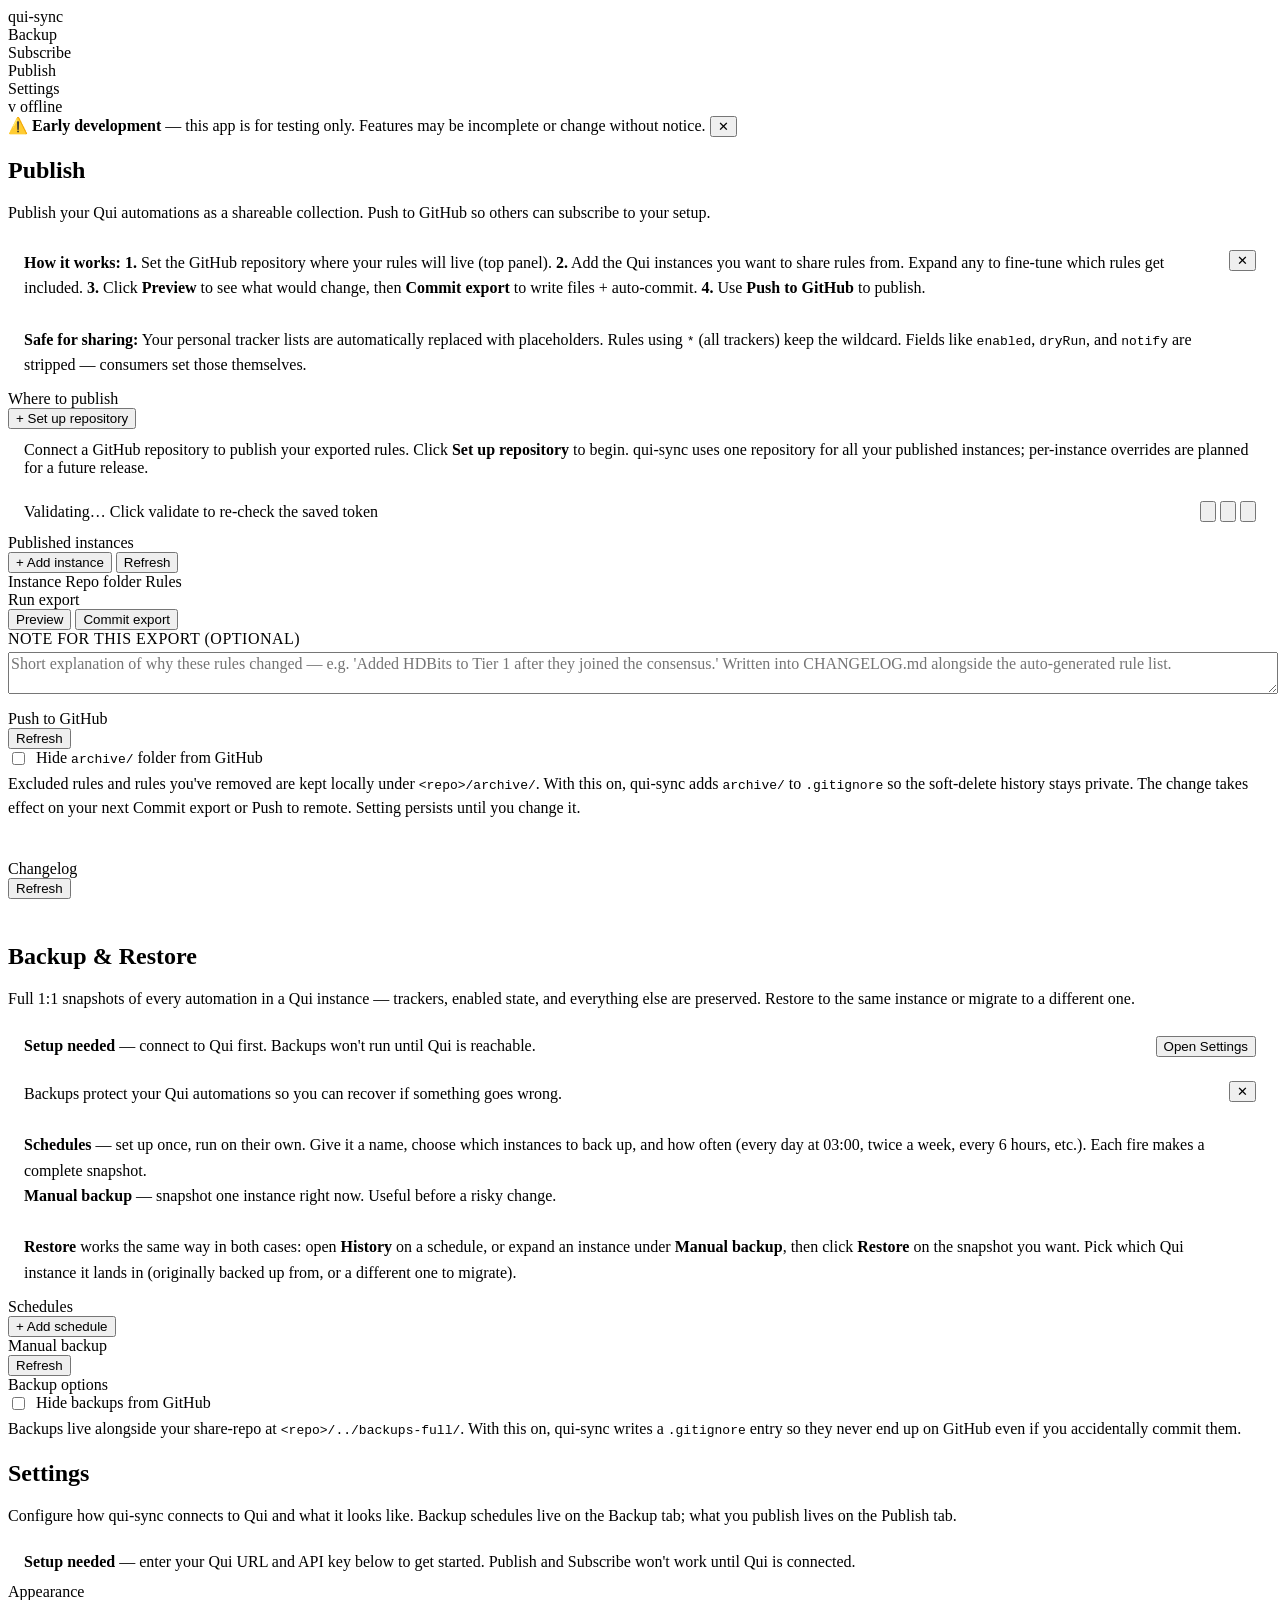
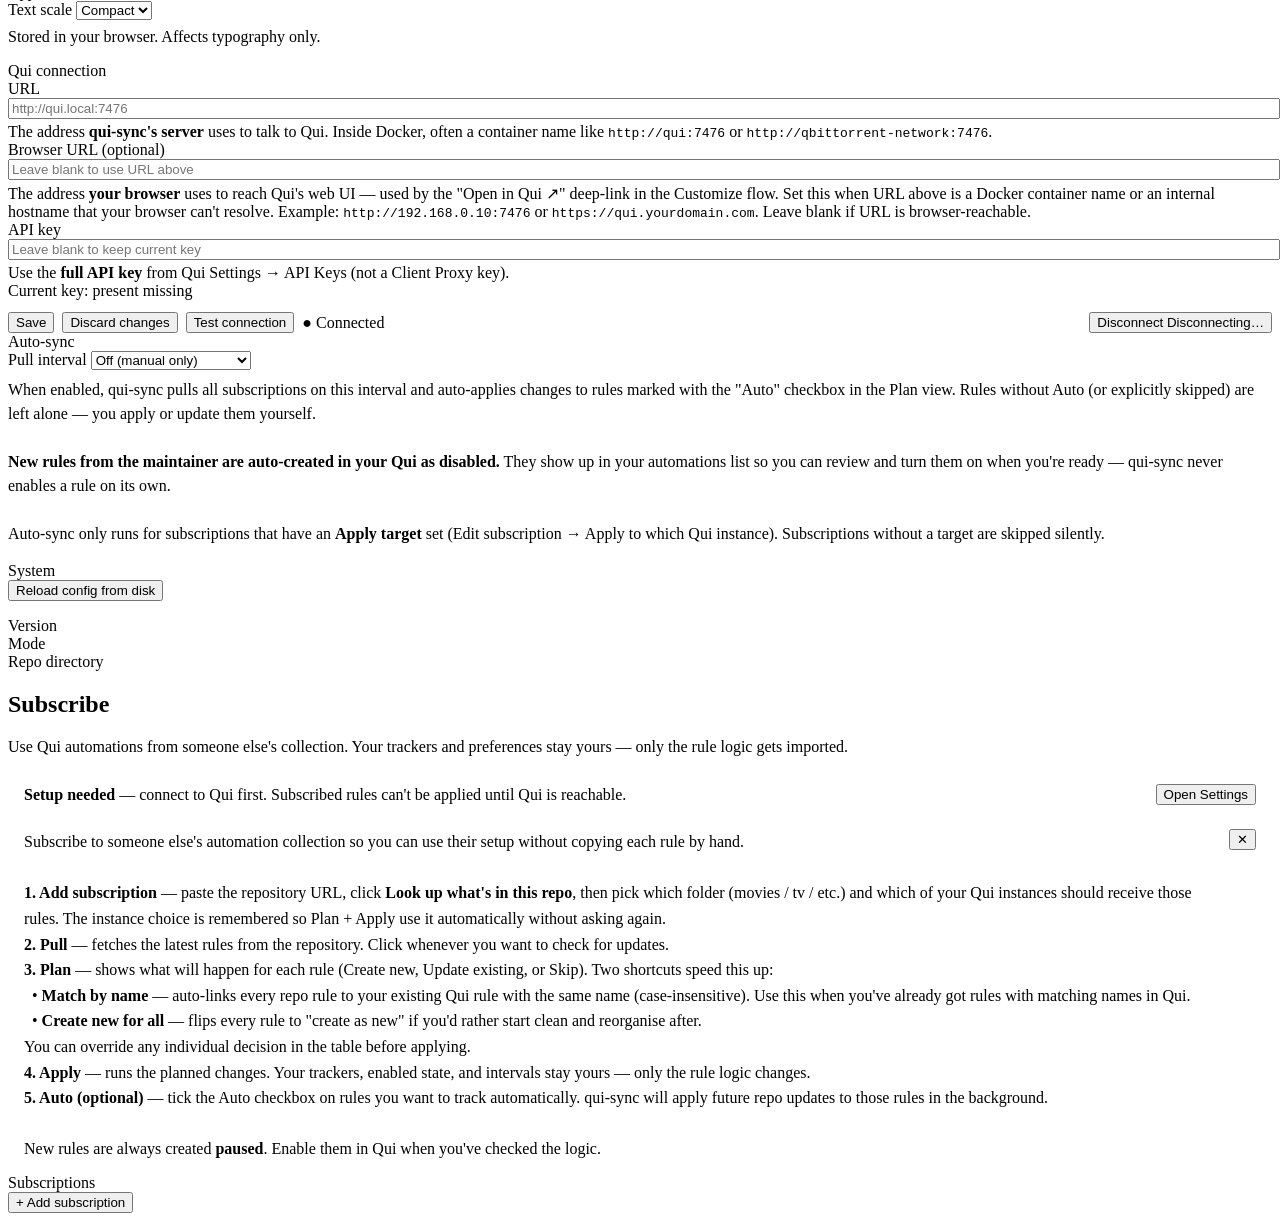
==== ui/static/index.html @ 16276dce "qui-sync v0.5.0-dev: customize subscribed rules Keep your personal edits to subscribed rules across " ====
<!doctype html>
<html lang="en">
<head>
  <meta charset="utf-8">
  <meta name="viewport" content="width=device-width, initial-scale=1">
  <title>qui-sync</title>
  <link rel="stylesheet" href="/css/styles.css">
  <!-- Load order matters: api.js wraps fetch with CSRF + 401 redirect, must
       be earliest. app.js defines quiSyncApp() which Alpine evaluates via
       x-data="quiSyncApp()" on body — must load before alpine. -->
  <!-- cronstrue turns "0 3 * * *" into "At 03:00, every day" client-side so
       the Backup settings can show live translations without a server
       roundtrip on every keystroke. Vendored in Dockerfile (no runtime CDN). -->
  <script src="/js/api.js"></script>
  <script defer src="/js/cronstrue.min.js"></script>
  <script defer src="/js/app.js"></script>
  <script defer src="/js/alpine.min.js"></script>
</head>
<body x-data="quiSyncApp()" :data-scale="scale">

<nav class="topnav">
  <div class="logo">qui-sync</div>
  <div class="tabs">
    <div class="tab" :class="tab==='backup'    && 'active'" @click="setTab('backup')">Backup</div>
    <div class="tab" :class="tab==='subscribe' && 'active'" @click="setTab('subscribe')">Subscribe</div>
    <div class="tab" :class="tab==='publish'   && 'active'" @click="setTab('publish')">Publish</div>
    <div class="tab" :class="tab==='settings'  && 'active'" @click="setTab('settings')">Settings</div>
  </div>
  <div class="right">
    <span x-show="health.status==='ok'"><span class="dot dot-ok"></span>v<span x-text="health.version"></span></span>
    <span x-show="health.status==='err'"><span class="dot dot-err"></span>offline</span>
    <!-- Username + Logout when authenticated; "Local" badge when reaching
         via Trusted-Networks bypass; nothing in auth=none mode. -->
    <template x-if="authStatus.authenticated">
      <div style="display:flex;align-items:center;gap:8px;margin-left:12px">
        <span x-text="authStatus.username" :title="'Logged in as ' + authStatus.username"
              style="max-width:120px;overflow:hidden;text-overflow:ellipsis;white-space:nowrap;font-size:var(--font-sm);color:var(--text-secondary)"></span>
        <form method="POST" action="/logout" style="margin:0">
          <input type="hidden" name="csrf_token" :value="csrfToken()">
          <button type="submit" class="btn btn-sm" title="Log out">Logout</button>
        </form>
      </div>
    </template>
    <template x-if="!authStatus.authenticated && authStatus.configured">
      <span style="background:#1a2f45;color:#58a6ff;padding:3px 8px;border-radius:10px;font-size:var(--font-xs);font-weight:500;letter-spacing:0.3px;border:1px solid #1f3b5a;margin-left:12px"
            title="Local network — authentication bypassed for this network">Local</span>
    </template>
  </div>
</nav>

<div class="dev-banner" x-show="!hideDevBanner">
  <span>⚠️ <b>Early development</b> — this app is for testing only. Features may be incomplete or change without notice.</span>
  <button class="dev-banner-close" @click="hideDevBanner = true; localStorage.setItem('qui.hideDevBanner', 'true')">✕</button>
</div>

<main class="container">

  <!-- PUBLISH TAB -->
  <section x-show="tab==='publish'">
    <h1 class="page-title">Publish</h1>
    <p class="page-subtitle">Publish your Qui automations as a shareable collection. Push to GitHub so others can subscribe to your setup.</p>

    <div class="panel help-panel" x-show="!hideExportHelp">
      <div class="panel-body" style="padding:12px 16px; display:flex; align-items:start; gap:12px">
        <div style="flex:1; font-size:var(--font-sm); color:var(--text-secondary); line-height:1.6">
          <b>How it works:</b>
          <b>1.</b> Set the GitHub repository where your rules will live (top panel).
          <b>2.</b> Add the Qui instances you want to share rules from. Expand any to fine-tune which rules get included.
          <b>3.</b> Click <b>Preview</b> to see what would change, then <b>Commit export</b> to write files + auto-commit.
          <b>4.</b> Use <b>Push to GitHub</b> to publish.
          <br><br>
          <b>Safe for sharing:</b> Your personal tracker lists are automatically replaced with placeholders. Rules using <code>*</code> (all trackers) keep the wildcard. Fields like <code>enabled</code>, <code>dryRun</code>, and <code>notify</code> are stripped — consumers set those themselves.
        </div>
        <button class="btn btn-sm" @click="dismissExportHelp()" title="Hide this help">✕</button>
      </div>
    </div>

    <!-- Where to publish — compact card. Empty state shows a single
         "Set up" button; configured state shows a one-line summary
         with action icons. Editing happens in a modal so the panel
         doesn't dominate the tab when the user has finished setting
         it up and just wants to look at instances + push status. -->
    <div class="panel">
      <div class="panel-header">
        <div class="panel-title">Where to publish</div>
        <button class="btn btn-primary" @click="openRepoModal()"
                x-show="gitRemoteStatus !== 'ok'">+ Set up repository</button>
      </div>
      <div class="panel-body" x-show="gitRemoteStatus !== 'ok'" style="padding:12px 16px">
        <p class="dim" style="font-size:var(--font-sm); margin:0">
          Connect a GitHub repository to publish your exported rules. Click <b>Set up repository</b> to begin.
          qui-sync uses one repository for all your published instances; per-instance overrides are planned for a future release.
        </p>
      </div>
      <div class="panel-body" x-show="gitRemoteStatus === 'ok'" style="padding:0">
        <div style="display:flex; align-items:center; gap:14px; padding:12px 16px">
          <div style="flex:1; min-width:0">
            <div style="font-weight:500" x-text="repoDisplayName()"></div>
            <div class="dim" style="font-size:var(--font-xs); font-family:var(--font-mono); overflow:hidden; text-overflow:ellipsis; white-space:nowrap"
                 :title="gitRemoteDraft"
                 x-text="gitRemoteDraft"></div>
            <div style="font-size:var(--font-xs); margin-top:2px"
                 :style="pushTokenValidated
                   ? 'color:var(--accent-green)'
                   : (pushTokenValidateError ? 'color:var(--text-err)' : 'color:var(--text-secondary)')">
              <span x-show="pushTokenValidating">Validating…</span>
              <span x-show="!pushTokenValidating && pushTokenValidated"
                    x-text="'● Token valid (' + pushTokenValidated + ')'"></span>
              <span x-show="!pushTokenValidating && pushTokenValidateError"
                    x-text="'● ' + pushTokenValidateError"></span>
              <span x-show="!pushTokenValidating && !pushTokenValidated && !pushTokenValidateError"
                    class="dim">Click validate to re-check the saved token</span>
            </div>
          </div>
          <span style="display:flex; gap:4px">
            <button class="icon-btn" @click="validateStoredPushToken()"
                    :disabled="pushTokenValidating"
                    title="Validate the saved token against GitHub">
              <svg viewBox="0 0 16 16" aria-hidden="true">
                <path fill="none" stroke="currentColor" stroke-width="1.4" stroke-linecap="round" stroke-linejoin="round" d="M3 8l3 3 7-7"/>
              </svg>
            </button>
            <button class="icon-btn" @click="openRepoModal()" title="Edit repository">
              <svg viewBox="0 0 16 16" aria-hidden="true">
                <path fill="none" stroke="currentColor" stroke-width="1.4" stroke-linecap="round" stroke-linejoin="round" d="M11.5 1.5l3 3-9 9H2.5v-3l9-9z M10 3l3 3"/>
              </svg>
            </button>
            <button class="icon-btn icon-btn-danger" @click="deleteRepoConfig()"
                    title="Disconnect this repository (local exports are kept)">
              <svg viewBox="0 0 16 16" aria-hidden="true">
                <path fill="none" stroke="currentColor" stroke-width="1.4" stroke-linecap="round" stroke-linejoin="round" d="M3 4h10 M5.5 4V2.5h5V4 M4.5 4l1 9.5h5l1-9.5 M6.5 6.5v5 M9.5 6.5v5"/>
              </svg>
            </button>
          </span>
        </div>
      </div>
    </div>

    <!-- Set-up / Edit repository modal. Reuses the existing
         saveGitConfig + validateStoredPushToken handlers — just wraps
         them in a focused two-field surface. -->
    <div class="modal-backdrop" x-show="repoModal.open" @keydown.escape.window="repoModal.open = false"
         x-transition.opacity style="display:none">
      <div class="modal" @click.stop style="width:560px">
        <div class="modal-title" x-text="repoModal.editing ? 'Edit repository' : 'Set up repository'"></div>
        <div class="modal-body">
          <div class="form-grid">
            <label>Display name</label>
            <input class="input" x-model="repoDisplayNameDraft"
                   placeholder="Friendly label (optional — derived from URL otherwise)"
                   autocomplete="off" spellcheck="false">

            <label>Repository URL</label>
            <input class="input" x-model="gitRemoteDraft"
                   placeholder="https://github.com/you/qui-automations.git"
                   autocomplete="off" spellcheck="false">

            <label>Access token</label>
            <input class="input" type="password" x-model="pushTokenDraft"
                   :placeholder="repoModal.editing ? 'Leave blank to keep the saved token' : 'GitHub fine-grained personal access token'"
                   autocomplete="new-password" data-1p-ignore data-lpignore="true">
          </div>
          <p class="dim" style="font-size:var(--font-xs); margin-top:10px; line-height:1.5">
            Create a <b>fine-grained PAT</b> on GitHub with <b>Contents: Read+Write</b> permission scoped to this repository.
            qui-sync stores the token at <code>/config/git-push-token</code> with mode 0600.
          </p>
        </div>
        <div class="modal-actions">
          <button class="btn" @click="repoModal.open = false">Cancel</button>
          <button class="btn btn-primary" @click="saveRepoFromModal()"
                  :disabled="!gitRemoteDraft">Save</button>
        </div>
      </div>
    </div>

    <div class="panel">
      <div class="panel-header">
        <div class="panel-title">Published instances</div>
        <button class="btn btn-primary" @click="openAddInstanceModal()">+ Add instance</button>
        <button class="btn" @click="loadInstances()" :disabled="loading.instances">Refresh</button>
      </div>
      <div class="panel-body" style="padding:0">
        <template x-if="instances.length === 0 && !loading.instances">
          <div class="empty">No instances added yet — click <b>+ Add instance</b> above.</div>
        </template>
        <template x-if="loading.instances">
          <div class="empty dim">Loading…</div>
        </template>

        <div class="instance-header-row instance-grid" x-show="instances.length > 0">
          <span></span>
          <span>Instance</span>
          <span>Repo folder</span>
          <span>Rules</span>
          <span></span>
        </div>

        <template x-for="i in instances" :key="i.qui_instance_id + '-' + i.category">
          <div class="instance-row" :class="i.excluded && 'instance-dimmed'">
            <div class="instance-head instance-grid" @click="toggleInstance(i.qui_instance_id)">
              <span class="chev" :class="expanded[i.qui_instance_id] && 'chev-open'">▸</span>
              <span class="instance-id">
                <b x-text="i.qui_name"></b>
                <span class="dim" style="margin-left:6px; font-weight:normal; font-size:var(--font-xs)"
                      x-text="'#' + i.qui_instance_id"></span>
              </span>
              <span @click.stop>
                <template x-if="editingCategory !== i.qui_instance_id">
                  <span class="badge badge-blue category-badge"
                        @click="startEditCategory(i)"
                        title="Click to rename — becomes the folder under rules/ in the share-repo">
                    → <span x-text="i.category"></span>  <span class="dim">✎</span>
                  </span>
                </template>
                <template x-if="editingCategory === i.qui_instance_id">
                  <span class="category-editor">
                    → <input class="input" style="width:140px; padding:2px 6px; font-size:var(--font-xs)"
                             x-model="categoryDraft"
                             x-ref="categoryInput"
                             @keydown.enter.prevent="saveCategory(i)"
                             @keydown.escape.prevent="cancelCategoryEdit()"
                             @blur="saveCategory(i)"
                             pattern="^[a-z0-9][a-z0-9_-]{0,62}$">
                  </span>
                </template>
              </span>
              <span class="instance-meta">
                <template x-if="!i.excluded">
                  <span>
                    <span x-text="i.rule_count"></span> rules
                    <template x-if="i.excluded_count > 0">
                      <span class="badge badge-amber" style="margin-left:6px">
                        <span x-text="i.excluded_count"></span> excluded
                      </span>
                    </template>
                  </span>
                </template>
                <template x-if="i.excluded">
                  <span class="badge badge-amber">instance excluded</span>
                </template>
              </span>
              <span class="instance-status">
                <span x-show="i.ping==='ok'"><span class="dot dot-ok"></span>connected</span>
                <span x-show="i.ping==='fail'" class="diff-remove">
                  <span class="dot dot-err"></span>
                  <span x-text="i.ping_error || 'failed'"></span>
                </span>
                <button class="btn btn-sm" style="margin-left:12px"
                        @click.stop="toggleInstanceExclude(i)"
                        x-text="i.excluded ? 'Include instance' : 'Exclude instance'"></button>
                <button class="btn btn-sm btn-danger" style="margin-left:6px"
                        @click.stop="removeInstance(i)"
                        title="Remove this instance from the published list. On-disk files and exclusion state are kept — re-adding resumes where you left off.">Remove</button>
              </span>
            </div>

            <div class="instance-body" x-show="expanded[i.qui_instance_id]" x-transition>
              <template x-if="loadingRules[i.qui_instance_id]">
                <div class="empty dim" style="padding:20px">Loading rules…</div>
              </template>
              <template x-if="!loadingRules[i.qui_instance_id] && rulesByInstance[i.qui_instance_id]">
                <div>
                  <div class="rule-toolbar">
                    <button class="btn" @click="includeAll(i.qui_instance_id)">Include all</button>
                    <button class="btn" @click="excludeAll(i.qui_instance_id)">Exclude all</button>
                    <span class="dim" style="margin-left:auto; font-size:var(--font-xs)">
                      Toggle excludes any rule from export. Excluded rules stay in Qui but never reach the repo.
                    </span>
                  </div>
                  <table class="table rule-table">
                    <thead>
                      <tr>
                        <th style="width:40px"></th>
                        <th style="width:90px">Priority</th>
                        <th>Name</th>
                        <th>Slug</th>
                        <th style="width:90px">Status</th>
                      </tr>
                    </thead>
                    <tbody>
                      <template x-for="rule in rulesByInstance[i.qui_instance_id]" :key="rule.qui_id">
                        <tr :class="rule.excluded && 'rule-excluded'">
                          <td>
                            <input type="checkbox"
                                   :checked="!rule.excluded"
                                   @change="toggleExclude(i.qui_instance_id, rule)">
                          </td>
                          <td class="priority-cell">
                            <input type="number"
                                   class="input priority-input"
                                   :value="rule.sort_order"
                                   :title="rule.has_sort_override
                                     ? 'Override — Qui\'s value is ' + rule.qui_sort_order
                                     : 'From Qui'"
                                   @change="saveSortOrder(i.qui_instance_id, rule, $event.target.value)">
                            <button class="priority-reset"
                                    x-show="rule.has_sort_override"
                                    @click="resetSortOrder(i.qui_instance_id, rule)"
                                    title="Reset to Qui's value">↺</button>
                          </td>
                          <td>
                            <span x-text="rule.name"></span>
                            <span x-show="!rule.enabled" class="badge" style="margin-left:6px">disabled</span>
                          </td>
                          <td class="dim" style="font-family:var(--font-mono); font-size:var(--font-xs)">
                            <span x-text="rule.slug || '—'"></span>
                          </td>
                          <td>
                            <span x-show="rule.excluded" class="badge badge-amber">excluded</span>
                            <span x-show="!rule.excluded" class="dim">included</span>
                          </td>
                        </tr>
                      </template>
                    </tbody>
                  </table>
                </div>
              </template>
            </div>
          </div>
        </template>
      </div>
    </div>

    <div class="panel">
      <div class="panel-header">
        <div class="panel-title">Run export</div>
        <button class="btn" @click="preview()" :disabled="loading.export"
                title="Show what would change without writing anything. Safe to run anytime.">Preview</button>
        <button class="btn btn-primary" @click="runExport()"
                :disabled="loading.export"
                title="Write changes to disk and auto-commit to git. Your share-repo is updated and ready for subscribers to pull.">Commit export</button>
      </div>
      <div class="panel-body">
        <!-- Free-form note that goes into today's CHANGELOG.md entry.
             Optional — leave blank for a standard auto-generated entry.
             Cleared automatically on successful export. -->
        <div style="margin-bottom:12px">
          <label for="export-note" style="display:block; font-size:var(--font-xs); text-transform:uppercase; letter-spacing:0.5px; color:var(--text-secondary); margin-bottom:4px">
            Note for this export (optional)
          </label>
          <textarea id="export-note" class="input"
                    x-model="exportNote"
                    rows="2"
                    placeholder="Short explanation of why these rules changed — e.g. 'Added HDBits to Tier 1 after they joined the consensus.' Written into CHANGELOG.md alongside the auto-generated rule list."
                    style="width:100%; font-family:var(--font-body); font-size:var(--font-sm); resize:vertical"></textarea>
        </div>

        <template x-if="!diff && !loading.export">
          <div class="empty">Click <b>Preview</b> to see what would change.</div>
        </template>
        <template x-if="loading.export">
          <div class="empty dim">Running export against Qui…</div>
        </template>
        <template x-if="diff && diff.empty">
          <div class="empty">
            <span class="dot dot-ok"></span>No changes — local rules are in sync with Qui.
          </div>
        </template>
        <template x-if="diff && !diff.empty">
          <div>
            <!-- Helper hint: this whole preview is interactive.
                 Each row has a checkbox + 💬 button. -->
            <div class="dim" style="font-size:var(--font-xs); margin-bottom:8px">
              Uncheck a row to leave it for next time. Click 💬 to add a per-rule reason — lands in CHANGELOG.md and the git commit message.
            </div>

            <div x-show="diff.added.length">
              <div class="diff-section-header diff-add">
                <span>+ <span x-text="diff.added.length"></span> added</span>
                <button type="button" class="diff-section-toggle"
                        @click="toggleSectionExclude(diff.added)"
                        x-text="sectionAllExcluded(diff.added) ? 'Include all' : 'Exclude all'"></button>
              </div>
              <ul>
                <template x-for="e in (diff.added || [])" :key="ruleKey(e)">
                  <li class="diff-row" :class="{'is-excluded': isExcludedFromExport(e)}">
                    <input type="checkbox"
                           :checked="!isExcludedFromExport(e)"
                           @change="toggleExportEntry(e)"
                           title="Include this change in the next Commit export">
                    <span class="diff-row-content">
                      <span x-text="e.Category"></span>/<b x-text="e.Slug"></b> — <span x-text="e.Name"></span>
                    </span>
                    <button type="button" class="diff-comment-btn"
                            :class="{'has-comment': hasExportComment(e)}"
                            @click="toggleExportComment(e)"
                            :title="hasExportComment(e) ? 'Edit reason' : 'Add reason (optional)'">💬</button>
                    <div class="diff-comment-editor" x-show="expandedExportComment[ruleKey(e)]">
                      <textarea rows="2"
                                :value="exportCommentFor(e)"
                                @input="setExportComment(e, $event.target.value)"
                                placeholder="Why this change? (optional)"></textarea>
                    </div>
                  </li>
                </template>
              </ul>
            </div>

            <div x-show="diff.updated.length">
              <div class="diff-section-header diff-update">
                <span>~ <span x-text="diff.updated.length"></span> updated</span>
                <button type="button" class="diff-section-toggle"
                        @click="toggleSectionExclude(diff.updated)"
                        x-text="sectionAllExcluded(diff.updated) ? 'Include all' : 'Exclude all'"></button>
              </div>
              <ul>
                <template x-for="e in (diff.updated || [])" :key="ruleKey(e)">
                  <li class="diff-row" :class="{'is-excluded': isExcludedFromExport(e)}">
                    <input type="checkbox"
                           :checked="!isExcludedFromExport(e)"
                           @change="toggleExportEntry(e)"
                           title="Include this change in the next Commit export">
                    <span class="diff-row-content">
                      <span x-text="e.Category"></span>/<b x-text="e.Slug"></b> — <span x-text="e.Name"></span>
                      <span x-show="e.changed_fields && e.changed_fields.length"
                            class="dim" style="font-size:var(--font-xs); margin-left:6px"
                            x-text="'(' + (e.changed_fields || []).join(', ') + ')'"></span>
                    </span>
                    <button type="button" class="diff-comment-btn"
                            :class="{'has-comment': hasExportComment(e)}"
                            @click="toggleExportComment(e)"
                            :title="hasExportComment(e) ? 'Edit reason' : 'Add reason (optional)'">💬</button>
                    <div class="diff-comment-editor" x-show="expandedExportComment[ruleKey(e)]">
                      <textarea rows="2"
                                :value="exportCommentFor(e)"
                                @input="setExportComment(e, $event.target.value)"
                                placeholder="Why this change? (optional)"></textarea>
                    </div>
                  </li>
                </template>
              </ul>
            </div>

            <div x-show="diff.renamed.length">
              <div class="diff-section-header diff-rename">
                <span>R <span x-text="diff.renamed.length"></span> renamed</span>
                <button type="button" class="diff-section-toggle"
                        @click="toggleSectionExclude(diff.renamed)"
                        x-text="sectionAllExcluded(diff.renamed) ? 'Include all' : 'Exclude all'"></button>
              </div>
              <ul>
                <template x-for="e in (diff.renamed || [])" :key="ruleKey(e)">
                  <li class="diff-row" :class="{'is-excluded': isExcludedFromExport(e)}">
                    <input type="checkbox"
                           :checked="!isExcludedFromExport(e)"
                           @change="toggleExportEntry(e)"
                           title="Include this change in the next Commit export">
                    <span class="diff-row-content">
                      <span x-text="e.Category"></span>/<b x-text="e.Slug"></b> — "<span x-text="e.OldName"></span>" → "<span x-text="e.Name"></span>"
                    </span>
                    <button type="button" class="diff-comment-btn"
                            :class="{'has-comment': hasExportComment(e)}"
                            @click="toggleExportComment(e)"
                            :title="hasExportComment(e) ? 'Edit reason' : 'Add reason (optional)'">💬</button>
                    <div class="diff-comment-editor" x-show="expandedExportComment[ruleKey(e)]">
                      <textarea rows="2"
                                :value="exportCommentFor(e)"
                                @input="setExportComment(e, $event.target.value)"
                                placeholder="Why this rename? (optional)"></textarea>
                    </div>
                  </li>
                </template>
              </ul>
            </div>

            <div x-show="diff.removed.length">
              <div class="diff-section-header diff-remove">
                <span>⌫ <span x-text="diff.removed.length"></span> archived (moved to <code>archive/</code>)</span>
                <button type="button" class="diff-section-toggle"
                        @click="toggleSectionExclude(diff.removed)"
                        x-text="sectionAllExcluded(diff.removed) ? 'Include all' : 'Exclude all'"></button>
              </div>
              <ul>
                <template x-for="e in (diff.removed || [])" :key="ruleKey(e)">
                  <li class="diff-row" :class="{'is-excluded': isExcludedFromExport(e)}">
                    <input type="checkbox"
                           :checked="!isExcludedFromExport(e)"
                           @change="toggleExportEntry(e)"
                           title="Include this change in the next Commit export">
                    <span class="diff-row-content">
                      <span x-text="e.Category"></span>/<b x-text="e.Slug"></b> — <span x-text="e.Name"></span>
                    </span>
                    <button type="button" class="diff-comment-btn"
                            :class="{'has-comment': hasExportComment(e)}"
                            @click="toggleExportComment(e)"
                            :title="hasExportComment(e) ? 'Edit reason' : 'Add reason (optional)'">💬</button>
                    <div class="diff-comment-editor" x-show="expandedExportComment[ruleKey(e)]">
                      <textarea rows="2"
                                :value="exportCommentFor(e)"
                                @input="setExportComment(e, $event.target.value)"
                                placeholder="Why archive this? (optional)"></textarea>
                    </div>
                  </li>
                </template>
              </ul>
            </div>

            <div x-show="diff.moved && diff.moved.length">
              <div class="diff-section-header diff-move">
                <span>↦ <span x-text="diff.moved.length"></span> moved</span>
                <button type="button" class="diff-section-toggle"
                        @click="toggleSectionExclude(diff.moved)"
                        x-text="sectionAllExcluded(diff.moved) ? 'Include all' : 'Exclude all'"></button>
              </div>
              <ul>
                <template x-for="e in (diff.moved || [])" :key="ruleKey(e)">
                  <li class="diff-row" :class="{'is-excluded': isExcludedFromExport(e)}">
                    <input type="checkbox"
                           :checked="!isExcludedFromExport(e)"
                           @change="toggleExportEntry(e)"
                           title="Include this change in the next Commit export">
                    <span class="diff-row-content">
                      <b x-text="e.Slug"></b> — <span x-text="e.OldCategory"></span> → <span x-text="e.Category"></span>
                    </span>
                    <button type="button" class="diff-comment-btn"
                            :class="{'has-comment': hasExportComment(e)}"
                            @click="toggleExportComment(e)"
                            :title="hasExportComment(e) ? 'Edit reason' : 'Add reason (optional)'">💬</button>
                    <div class="diff-comment-editor" x-show="expandedExportComment[ruleKey(e)]">
                      <textarea rows="2"
                                :value="exportCommentFor(e)"
                                @input="setExportComment(e, $event.target.value)"
                                placeholder="Why this move? (optional)"></textarea>
                    </div>
                  </li>
                </template>
              </ul>
            </div>
            <div style="margin-top:12px; font-size:var(--font-xs); color:var(--text-dim)"
                 x-show="diff.dry_run">
              Preview only — nothing written yet. Click <b>Commit export</b> to apply.
            </div>
          </div>
        </template>

        <!-- Edit-note affordance: after a successful (non-dry) export
             the maintainer might realise the note had a typo. Rewrites
             today's CHANGELOG.md section and creates a follow-up git
             commit. Push is still manual. -->
        <template x-if="diff && !diff.empty && !diff.dry_run">
          <div style="margin-top:14px; padding-top:12px; border-top:1px solid var(--border)">
            <template x-if="!editingExportNote">
              <div style="display:flex; align-items:center; gap:8px; font-size:var(--font-xs)">
                <button class="btn btn-sm" @click="openEditExportNote()"
                        title="Edit the note attached to today's CHANGELOG.md entry — creates a follow-up git commit. Use this to fix a typo without re-running the whole export.">
                  Edit note
                </button>
                <span class="dim">Typo in the note? Edit it without re-running export.</span>
              </div>
            </template>
            <template x-if="editingExportNote">
              <div>
                <label for="edit-export-note" style="display:block; font-size:var(--font-xs); text-transform:uppercase; letter-spacing:0.5px; color:var(--text-secondary); margin-bottom:4px">
                  Edit note — today's CHANGELOG entry
                </label>
                <textarea id="edit-export-note" class="input"
                          x-model="editExportNoteDraft"
                          rows="3"
                          placeholder="Leave blank to remove the note paragraph entirely."
                          style="width:100%; font-family:var(--font-body); font-size:var(--font-sm); resize:vertical"></textarea>
                <div style="display:flex; gap:8px; margin-top:8px">
                  <button class="btn btn-primary btn-sm" @click="saveEditExportNote()"
                          :disabled="savingExportNote">
                    <span x-show="!savingExportNote">Save note</span>
                    <span x-show="savingExportNote">Saving…</span>
                  </button>
                  <button class="btn btn-sm" @click="cancelEditExportNote()"
                          :disabled="savingExportNote">Cancel</button>
                  <span class="dim" style="font-size:var(--font-xs); align-self:center">
                    Saves a follow-up commit — push when ready.
                  </span>
                </div>
              </div>
            </template>
          </div>
        </template>
      </div>
    </div>

    <div class="panel">
      <div class="panel-header">
        <div class="panel-title">Push to GitHub</div>
        <button class="btn" @click="loadRepoStatus()" :disabled="loadingRepoStatus">Refresh</button>
      </div>
      <div class="panel-body">
        <!-- Publish-side option that also gates Commit export (since
             that's the step where .gitignore lands in a commit). When
             on, archive/ is added to .gitignore so the soft-delete
             history stays local instead of going to GitHub. Persists
             across sessions. -->
        <div style="padding-bottom:12px; margin-bottom:12px; border-bottom:1px solid var(--border)">
          <label style="display:flex; align-items:center; gap:8px">
            <input type="checkbox" x-model="archiveGitignored" @change="saveArchiveGitignored()">
            <span>Hide <code>archive/</code> folder from GitHub</span>
          </label>
          <p class="dim" style="font-size:var(--font-xs); margin-top:4px; line-height:1.5">
            Excluded rules and rules you've removed are kept locally under <code>&lt;repo&gt;/archive/</code>.
            With this on, qui-sync adds <code>archive/</code> to <code>.gitignore</code> so the soft-delete history
            stays private. The change takes effect on your next Commit export or Push to remote.
            Setting persists until you change it.
          </p>
        </div>
        <template x-if="repoStatus">
          <div style="display:flex; align-items:center; gap:16px; flex-wrap:wrap">
            <div style="flex:1; min-width:200px">
              <div style="font-size:var(--font-sm)">
                <template x-if="repoStatus.status.ahead === 0 && repoStatus.status.behind === 0">
                  <span><span class="dot dot-ok"></span>In sync with remote</span>
                </template>
                <template x-if="repoStatus.status.ahead > 0">
                  <span><span class="dot dot-warn"></span><b x-text="repoStatus.status.ahead"></b> commit<span x-show="repoStatus.status.ahead !== 1">s</span> ahead of remote — ready to push</span>
                </template>
                <template x-if="repoStatus.status.behind > 0">
                  <span class="diff-remove"><span class="dot dot-err"></span><b x-text="repoStatus.status.behind"></b> behind remote</span>
                </template>
              </div>
              <div class="dim" style="font-size:var(--font-xs); margin-top:4px"
                   x-show="repoStatus.status.last_commit"
                   x-text="'Last: ' + repoStatus.status.last_commit"></div>
              <div class="dim" style="font-size:var(--font-xs); margin-top:2px"
                   x-show="repoStatus.status.remote_url"
                   x-text="'Remote: ' + repoStatus.status.remote_url"></div>
            </div>
            <div style="display:flex; gap:8px; align-items:center">
              <button class="btn" @click="pullRepo()"
                      :disabled="!repoStatus.push_configured || repoStatus.status.behind === 0 || pullingRepo"
                      title="Fetch new commits from remote and merge them into local. Safe — keeps your local commits intact. Use for day-to-day sync (e.g. after merging a PR). Fails if local and remote have diverged — use 'Reset local to remote' for that case.">
                Pull from remote
              </button>
              <button class="btn btn-primary" @click="pushRepo()"
                      :disabled="!repoStatus.push_configured || repoStatus.status.ahead === 0 || pushingRepo"
                      title="Push all committed changes to the remote git repo">
                Push to remote
              </button>
              <button class="btn" @click="applyToQui()"
                      :disabled="!repoStatus.push_configured"
                      title="Apply local file changes (from PRs, edits) back into Qui. Uses the same merge that preserves your trackers.">
                Apply to Qui
              </button>
              <button class="btn btn-danger" @click="resetLocalToRemote()"
                      :disabled="!repoStatus.status.remote_url || resettingRepo"
                      title="Replace /data/repo with an exact copy of the remote branch. Destructive — discards local commits not on the remote. Use when Pull refuses with 'unrelated histories' or 'non-fast-forward', or to forcibly restart from the remote state. Your Qui instance is not touched.">
                <span x-show="!resettingRepo">Reset local to remote</span>
                <span x-show="resettingRepo">Resetting…</span>
              </button>
              <span class="dim" style="font-size:var(--font-xs)"
                    x-show="!repoStatus.push_configured">
                Add push token in Settings to enable
              </span>
            </div>
            </div>

            <!-- Rule-level diff — the pre-push review that replaces the
                 old git diff --stat summary. Every rule whose working-tree
                 version differs from origin appears here, grouped by
                 change type. Added / Removed rows expand to the full
                 rule JSON; Modified rows expand to a field-by-field
                 before → after list. -->
            <div class="rule-diff-panel" style="width:100%; margin-top:16px">
              <div style="display:flex; align-items:center; gap:8px; margin-bottom:8px">
                <div style="font-weight:600; font-size:var(--font-sm)">Review changes before push</div>
                <div class="dim" style="font-size:var(--font-xs)"
                     x-show="ruleDiff && !ruleDiffError"
                     x-text="'(' + ruleDiffTotal() + ' ' + (ruleDiffTotal() === 1 ? 'rule differs' : 'rules differ') + ')'"></div>
                <div style="flex:1"></div>
                <button class="btn btn-sm" @click="loadRuleDiff()" :disabled="ruleDiffLoading">
                  <span x-show="!ruleDiffLoading">Refresh diff</span>
                  <span x-show="ruleDiffLoading">…</span>
                </button>
              </div>

              <template x-if="ruleDiffError">
                <div class="dim" style="font-size:var(--font-xs); color:var(--text-err)"
                     x-text="'Diff failed: ' + ruleDiffError"></div>
              </template>

              <template x-if="ruleDiff && ruleDiff.no_repo">
                <div class="dim" style="font-size:var(--font-xs)">
                  Nothing to diff yet — the share-repo has not been exported. Run an Export from the Instances panel first.
                </div>
              </template>

              <template x-if="ruleDiff && ruleDiff.no_remote && !ruleDiff.no_repo">
                <div class="dim" style="font-size:var(--font-xs); margin-bottom:8px">
                  No remote branch to compare against yet — showing every local rule as <b>added</b>. After the first successful push this view will switch to the normal local-vs-remote diff.
                </div>
              </template>

              <template x-if="ruleDiff && !ruleDiff.no_repo && ruleDiffTotal() === 0 && !ruleDiffError">
                <div class="dim" style="font-size:var(--font-xs)">
                  Working tree is identical to remote — nothing to push.
                </div>
              </template>

              <!-- One section per change type. Each row is a single rule.
                   Clicking the row header toggles expand so the user can
                   drill into the actual differences before committing. -->
              <template x-for="group in ['added','modified','removed']" :key="group">
                <div x-show="ruleDiff && (ruleDiff[group] || []).length > 0" style="margin-top:10px">
                  <div style="display:flex; align-items:center; gap:6px; margin-bottom:4px; font-size:var(--font-xs); text-transform:uppercase; letter-spacing:0.06em; color:var(--text-secondary)">
                    <span x-text="group === 'added' ? '+ Added' : group === 'modified' ? '~ Modified' : '− Removed'"></span>
                    <span x-text="'(' + (ruleDiff[group] || []).length + ')'"></span>
                  </div>
                  <template x-for="rule in (ruleDiff[group] || [])" :key="rule.path">
                    <div class="rule-diff-row" style="border:1px solid var(--border-subtle); border-radius:var(--radius); margin-bottom:6px; background:var(--bg-base)">
                      <!-- Row header — always visible, click to expand. -->
                      <div style="display:flex; align-items:center; gap:10px; padding:8px 12px; cursor:pointer"
                           @click="toggleRuleDiffRow(rule.change, rule.path)">
                        <span style="width:16px; display:inline-block; color:var(--text-secondary)"
                              x-text="ruleDiffExpanded[ruleDiffKey(rule.change, rule.path)] ? '▾' : '▸'"></span>
                        <span style="flex:1; font-size:var(--font-sm); font-weight:500" x-text="rule.name"></span>
                        <span class="dim" style="font-size:var(--font-xs)" x-text="rule.category + ' / ' + rule.slug"></span>
                        <span x-show="rule.change === 'modified' && rule.fields && rule.fields.length"
                              class="dim" style="font-size:var(--font-xs)"
                              x-text="rule.fields.length + ' field' + (rule.fields.length === 1 ? '' : 's')"></span>
                      </div>

                      <!-- Expanded body — content depends on change type. -->
                      <div x-show="ruleDiffExpanded[ruleDiffKey(rule.change, rule.path)]"
                           style="padding:0 12px 12px 32px; border-top:1px solid var(--border-subtle)">

                        <!-- Modified: structured field list -->
                        <template x-if="rule.change === 'modified' && ruleDiffViewModeFor(rule.change, rule.path) === ''">
                          <div style="padding-top:8px">
                            <template x-for="(f, fi) in (rule.fields || [])" :key="fi">
                              <div style="font-family:var(--font-mono); font-size:var(--font-xs); padding:3px 0; line-height:1.5">
                                <span style="color:var(--text-primary)" x-text="f.path"></span>
                                <template x-if="f.kind === 'scalar'">
                                  <span>:
                                    <span class="diff-remove" x-text="formatDiffValue(f.before)"></span>
                                    →
                                    <span class="diff-add" x-text="formatDiffValue(f.after)"></span>
                                  </span>
                                </template>
                                <template x-if="f.kind === 'array_added'">
                                  <span>
                                    <span class="dim">(added):</span>
                                    <span class="diff-add" x-text="formatDiffValue(f.after)"></span>
                                  </span>
                                </template>
                                <template x-if="f.kind === 'array_removed'">
                                  <span>
                                    <span class="dim">(removed):</span>
                                    <span class="diff-remove" x-text="formatDiffValue(f.before)"></span>
                                  </span>
                                </template>
                                <template x-if="f.kind === 'object' || f.kind === 'array'">
                                  <span>:
                                    <span class="dim" x-text="'(' + f.kind + ' changed)'"></span>
                                  </span>
                                </template>
                              </div>
                            </template>
                            <div style="margin-top:8px">
                              <button class="btn btn-sm" @click.stop="setRuleDiffView(rule.change, rule.path, 'json')">Show full JSON</button>
                            </div>
                          </div>
                        </template>

                        <!-- Modified (JSON view) — side-by-side before / after. -->
                        <template x-if="rule.change === 'modified' && ruleDiffViewModeFor(rule.change, rule.path) === 'json'">
                          <div style="padding-top:8px">
                            <div style="display:grid; grid-template-columns: 1fr 1fr; gap:10px">
                              <div>
                                <div class="dim" style="font-size:var(--font-xs); margin-bottom:4px">Remote (before)</div>
                                <pre style="background:var(--bg-surface); padding:8px; border-radius:var(--radius);
                                            font-family:var(--font-mono); font-size:var(--font-xs);
                                            max-height:300px; overflow:auto; white-space:pre-wrap"
                                     x-text="prettyJSON(rule.before_json)"></pre>
                              </div>
                              <div>
                                <div class="dim" style="font-size:var(--font-xs); margin-bottom:4px">Local (after)</div>
                                <pre style="background:var(--bg-surface); padding:8px; border-radius:var(--radius);
                                            font-family:var(--font-mono); font-size:var(--font-xs);
                                            max-height:300px; overflow:auto; white-space:pre-wrap"
                                     x-text="prettyJSON(rule.after_json)"></pre>
                              </div>
                            </div>
                            <div style="margin-top:8px">
                              <button class="btn btn-sm" @click.stop="setRuleDiffView(rule.change, rule.path, '')">Back to field list</button>
                            </div>
                          </div>
                        </template>

                        <!-- Added: full local rule that will be pushed to remote. -->
                        <template x-if="rule.change === 'added'">
                          <div style="padding-top:8px">
                            <div class="dim" style="font-size:var(--font-xs); margin-bottom:4px">This rule exists locally and will be pushed to the remote.</div>
                            <pre style="background:var(--bg-surface); padding:8px; border-radius:var(--radius);
                                        font-family:var(--font-mono); font-size:var(--font-xs);
                                        max-height:300px; overflow:auto; white-space:pre-wrap"
                                 x-text="prettyJSON(rule.after_json)"></pre>
                          </div>
                        </template>

                        <!-- Removed: full remote rule that will be deleted from remote after push. -->
                        <template x-if="rule.change === 'removed'">
                          <div style="padding-top:8px">
                            <div class="dim" style="font-size:var(--font-xs); margin-bottom:4px; color:var(--text-err)">
                              This rule exists on the remote but not locally — pushing will delete it.
                            </div>
                            <pre style="background:var(--bg-surface); padding:8px; border-radius:var(--radius);
                                        font-family:var(--font-mono); font-size:var(--font-xs);
                                        max-height:300px; overflow:auto; white-space:pre-wrap"
                                 x-text="prettyJSON(rule.before_json)"></pre>
                          </div>
                        </template>
                      </div>
                    </div>
                  </template>
                </div>
              </template>
            </div>

          </div>
        </template>
        <template x-if="!repoStatus && !loadingRepoStatus">
          <div class="dim" style="font-size:var(--font-sm)">Click Refresh to check repo status.</div>
        </template>
        <template x-if="loadingRepoStatus">
          <div class="dim" style="font-size:var(--font-sm)">Checking...</div>
        </template>
      </div>
    </div>

    <div class="panel">
      <div class="panel-header">
        <div class="panel-title">Changelog</div>
        <button class="btn" @click="loadChangelog()" :disabled="loading.changelog">Refresh</button>
      </div>
      <div class="panel-body">
        <template x-if="!changelog || !changelog.content">
          <div class="empty">No CHANGELOG.md yet — run your first export.</div>
        </template>
        <pre x-show="changelog && changelog.content"
             style="white-space:pre-wrap; font-size:var(--font-sm); color:var(--text-secondary);
                    background:var(--bg-base); padding:12px; border-radius:var(--radius);
                    max-height:400px; overflow:auto; margin:0;"
             x-text="(changelog && changelog.content) || ''"></pre>
      </div>
    </div>
  </section>

  <!-- BACKUP TAB -->
  <section x-show="tab==='backup'">
    <h1 class="page-title">Backup &amp; Restore</h1>
    <p class="page-subtitle">Full 1:1 snapshots of every automation in a Qui instance — trackers, enabled state, and everything else are preserved. Restore to the same instance or migrate to a different one.</p>

    <!-- Setup-needed banner — same shape as the Settings tab so users
         landing on the default Backup tab see immediately when Qui
         isn't connected. Backups can't run without a working Qui
         client (CreateBackup hits ListAutomations on every fire). -->
    <div class="panel" style="border-color:var(--accent-amber)"
         x-show="config && config.qui && !config.qui.api_key_present">
      <div class="panel-body" style="padding:12px 16px; background:var(--accent-amber-bg); color:var(--accent-amber); display:flex; align-items:center; gap:12px; flex-wrap:wrap">
        <div style="flex:1; min-width:200px"><b>Setup needed</b> — connect to Qui first. Backups won't run until Qui is reachable.</div>
        <button class="btn btn-sm" @click="setTab('settings')">Open Settings</button>
      </div>
    </div>

    <div class="panel help-panel" x-show="!hideBackupHelp">
      <div class="panel-body" style="padding:12px 16px; display:flex; align-items:start; gap:12px">
        <div style="flex:1; font-size:var(--font-sm); color:var(--text-secondary); line-height:1.6">
          Backups protect your Qui automations so you can recover if something goes wrong.
          <br><br>
          <b>Schedules</b> — set up once, run on their own. Give it a name, choose which instances to back up, and how often (every day at 03:00, twice a week, every 6 hours, etc.). Each fire makes a complete snapshot.
          <br>
          <b>Manual backup</b> — snapshot one instance right now. Useful before a risky change.
          <br><br>
          <b>Restore</b> works the same way in both cases: open <b>History</b> on a schedule, or expand an instance under <b>Manual backup</b>, then click <b>Restore</b> on the snapshot you want. Pick which Qui instance it lands in (originally backed up from, or a different one to migrate).
        </div>
        <button class="btn btn-sm" @click="dismissBackupHelp()" title="Hide this help">✕</button>
      </div>
    </div>

    <!-- Schedules — primary surface for unattended backups. -->
    <div class="panel">
      <div class="panel-header">
        <div class="panel-title">Schedules</div>
        <button class="btn btn-primary" @click="openAddScheduleModal()">+ Add schedule</button>
      </div>
      <div class="panel-body" style="padding:0">
        <template x-if="!schedules || schedules.length === 0">
          <div class="empty">No schedules yet. Click <b>Add schedule</b> to set up a recurring backup.</div>
        </template>
        <template x-if="schedules && schedules.length > 0">
          <div class="schedule-list">
            <div class="schedule-row schedule-header">
              <span>Name</span>
              <span>Schedule</span>
              <span>Instances</span>
              <span>Last run</span>
              <span>Next run</span>
              <span>Retention</span>
              <span>Status</span>
              <span class="schedule-actions"></span>
            </div>
            <template x-for="sched in schedules" :key="sched.id">
              <div class="schedule-row">
                <span style="font-weight:500" x-text="sched.name"></span>
                <span x-text="describeScheduleCron(sched)"></span>
                <span :title="describeScheduleInstanceList(sched)" x-text="describeScheduleInstances(sched)"></span>
                <span class="dim" x-text="sched.last_run_at ? relativeTime(sched.last_run_at) : '—'"></span>
                <span class="dim"
                      x-text="!sched.enabled ? 'paused' : (sched.next_run_at ? relativeTime(sched.next_run_at) : '—')"></span>
                <span class="dim"
                      x-text="(sched.keep_last_n || 0) + ' kept, delete after ' + (sched.retention_days || 0) + 'd'"></span>
                <span>
                  <span class="badge" :class="sched.enabled ? 'badge-green' : ''"
                        x-text="sched.enabled ? 'enabled' : 'paused'"></span>
                </span>
                <span class="schedule-actions">
                  <button class="icon-btn icon-btn-primary" @click="runSchedule(sched)"
                          :disabled="isScheduleRunning(sched)"
                          :title="isScheduleRunning(sched) ? 'Running…' : 'Run this backup now'">
                    <svg viewBox="0 0 16 16" aria-hidden="true">
                      <path fill="currentColor" stroke="none" d="M5 3.5l7.5 4.5L5 12.5z"/>
                    </svg>
                  </button>
                  <button class="icon-btn" @click="toggleSchedulePause(sched)"
                          :title="sched.enabled ? 'Pause this schedule (keeps cron, just stops firing)' : 'Resume this schedule'">
                    <svg x-show="sched.enabled" viewBox="0 0 16 16" aria-hidden="true">
                      <path fill="none" stroke="currentColor" stroke-width="1.6" stroke-linecap="round" d="M5.5 3v10 M10.5 3v10"/>
                    </svg>
                    <svg x-show="!sched.enabled" viewBox="0 0 16 16" aria-hidden="true">
                      <path fill="currentColor" stroke="none" d="M5 3.5l7.5 4.5L5 12.5z"/>
                    </svg>
                  </button>
                  <button class="icon-btn" @click="openEditScheduleModal(sched)" title="Edit schedule">
                    <svg viewBox="0 0 16 16" aria-hidden="true">
                      <path fill="none" stroke="currentColor" stroke-width="1.4" stroke-linecap="round" stroke-linejoin="round" d="M11.5 1.5l3 3-9 9H2.5v-3l9-9z M10 3l3 3"/>
                    </svg>
                  </button>
                  <button class="icon-btn" @click="openScheduleHistory(sched)" title="View backup history">
                    <svg viewBox="0 0 16 16" aria-hidden="true">
                      <path fill="none" stroke="currentColor" stroke-width="1.4" stroke-linecap="round" stroke-linejoin="round" d="M8 3.5v4.6l3 1.9 M2.5 8a5.5 5.5 0 1 0 1.6-3.9 M2.5 4.2v2.5H5"/>
                    </svg>
                  </button>
                  <button class="icon-btn icon-btn-danger" @click="deleteSchedule(sched)"
                          title="Delete schedule (existing backup files are kept)">
                    <svg viewBox="0 0 16 16" aria-hidden="true">
                      <path fill="none" stroke="currentColor" stroke-width="1.4" stroke-linecap="round" stroke-linejoin="round" d="M3 4h10 M5.5 4V2.5h5V4 M4.5 4l1 9.5h5l1-9.5 M6.5 6.5v5 M9.5 6.5v5"/>
                    </svg>
                  </button>
                </span>
              </div>
            </template>
          </div>
        </template>
      </div>
    </div>

    <!-- Manual backup — secondary surface for one-off snapshots. -->
    <div class="panel">
      <div class="panel-header">
        <div class="panel-title">Manual backup</div>
        <button class="btn" @click="loadBackups()">Refresh</button>
      </div>
      <div class="panel-body" style="padding:0">
        <template x-if="instances.length === 0">
          <div class="empty">No Qui instances configured. Add one on the Publish tab first.</div>
        </template>

        <template x-for="inst in instances" :key="'bk-' + inst.qui_instance_id">
          <div class="instance-row">
            <div class="instance-head" style="display:flex; align-items:center; gap:12px; padding:12px 16px; cursor:pointer"
                 @click="toggleBackupInstance(inst.qui_instance_id)">
              <span class="chev" :class="expandedBackup[inst.qui_instance_id] && 'chev-open'">▸</span>
              <span style="font-weight:500" x-text="inst.qui_name"></span>
              <span class="badge badge-blue" x-text="'#' + inst.qui_instance_id"></span>
              <span class="dim" x-text="inst.rule_count + ' rules'"></span>
              <span class="dim" style="font-size:var(--font-xs)"
                    x-show="backupCounts[inst.qui_instance_id]"
                    x-text="backupCounts[inst.qui_instance_id] + ' backup' + (backupCounts[inst.qui_instance_id] === 1 ? '' : 's')"></span>
              <span style="margin-left:auto">
                <button class="btn btn-sm btn-primary" @click.stop="createBackup(inst)"
                        :disabled="backingUp[inst.qui_instance_id]">Backup now</button>
              </span>
            </div>

            <div class="instance-body" x-show="expandedBackup[inst.qui_instance_id]" x-transition>
              <template x-if="!backupList[inst.qui_instance_id] || backupList[inst.qui_instance_id].length === 0">
                <div class="empty" style="padding:16px">No backups yet for this instance.</div>
              </template>
              <template x-if="backupList[inst.qui_instance_id] && backupList[inst.qui_instance_id].length > 0">
                <table class="table">
                  <thead>
                    <tr>
                      <th>Timestamp</th>
                      <th>Rules</th>
                      <th style="width:260px">Restore to</th>
                      <th style="width:100px"></th>
                    </tr>
                  </thead>
                  <tbody>
                    <template x-for="bk in backupList[inst.qui_instance_id]" :key="bk.id">
                      <tr>
                        <td x-text="bk.timestamp"></td>
                        <td x-text="bk.rule_count + ' rules'"></td>
                        <td>
                          <select class="input" style="width:100%; font-size:var(--font-xs)"
                                  x-model.number="bk._restoreTarget">
                            <template x-for="ri in instances" :key="'rt-' + ri.qui_instance_id">
                              <option :value="ri.qui_instance_id"
                                      x-text="ri.qui_name + ' (#' + ri.qui_instance_id + ')'"></option>
                            </template>
                          </select>
                        </td>
                        <td>
                          <button class="btn btn-sm" @click="restoreBackup(inst.qui_instance_id, bk)"
                                  :disabled="!bk._restoreTarget || restoringBackup">Restore</button>
                        </td>
                      </tr>
                    </template>
                  </tbody>
                </table>
              </template>
            </div>
          </div>
        </template>
      </div>
    </div>

    <!-- Global option — applies regardless of schedule. -->
    <div class="panel">
      <div class="panel-header"><div class="panel-title">Backup options</div></div>
      <div class="panel-body">
        <label style="display:flex; align-items:center; gap:8px">
          <input type="checkbox" x-model="backupGitignored" @change="saveBackupGitignored()">
          <span>Hide backups from GitHub</span>
        </label>
        <p class="dim" style="font-size:var(--font-xs); margin-top:4px; line-height:1.5">
          Backups live alongside your share-repo at <code>&lt;repo&gt;/../backups-full/</code>.
          With this on, qui-sync writes a <code>.gitignore</code> entry so they never end up
          on GitHub even if you accidentally commit them.
        </p>
      </div>
    </div>

    <!-- Add/Edit schedule modal. -->
    <div class="modal-backdrop" x-show="scheduleModal.open" @keydown.escape.window="scheduleModal.open = false"
         x-transition.opacity style="display:none">
      <div class="modal" @click.stop style="width:560px">
        <div class="modal-title" x-text="scheduleModal.editing ? 'Edit backup schedule' : 'Add backup schedule'"></div>
        <div class="modal-body">
          <div class="form-grid">
            <label>Name</label>
            <input class="input" x-model="scheduleModal.draft.name" placeholder="e.g. TV nightly"
                   maxlength="80" autofocus>

            <label>Schedule</label>
            <div>
              <select class="input" x-model="scheduleModal.preset" @change="applySchedulePreset()" style="width:240px">
                <option value="custom">Custom (enter cron below)</option>
                <option value="@daily">Every day at midnight</option>
                <option value="0 3 * * *">Every day at 03:00</option>
                <option value="0 22 * * *">Every day at 22:00</option>
                <option value="0 22 * * 1,5">Twice a week (Mon + Fri at 22:00)</option>
                <option value="0 3 * * 0">Weekly on Sunday at 03:00</option>
                <option value="0 */6 * * *">Every 6 hours</option>
                <option value="0 */12 * * *">Every 12 hours</option>
              </select>
              <input class="input" style="margin-top:6px; width:240px; font-family:var(--font-mono)"
                     x-model="scheduleModal.draft.cron"
                     @input="scheduleModal.preset = 'custom'; _refreshScheduleCronHelp()"
                     placeholder="0 3 * * *">
              <div style="margin-top:4px; font-size:var(--font-xs); min-height:1.4em"
                   :style="scheduleModal.cronInvalid ? 'color:var(--text-err)' : 'color:var(--text-secondary)'"
                   x-text="scheduleModal.cronHuman"></div>
            </div>

            <label>Back up these instances</label>
            <div>
              <template x-if="instances.length === 0">
                <div class="instance-picker-empty">No Qui instances configured yet. Add one on the Publish tab first.</div>
              </template>
              <template x-if="instances.length > 0">
                <div class="instance-picker">
                  <template x-for="inst in instances" :key="'sched-inst-' + inst.qui_instance_id">
                    <label class="instance-picker-row">
                      <input type="checkbox"
                             :checked="scheduleModal.draft.instances.includes(inst.qui_instance_id)"
                             @change="toggleScheduleInstance(inst.qui_instance_id)">
                      <span x-text="inst.qui_name"></span>
                      <span class="dim" style="font-size:var(--font-xs)" x-text="'#' + inst.qui_instance_id"></span>
                    </label>
                  </template>
                </div>
              </template>
              <p class="dim" style="font-size:var(--font-xs); margin-top:6px; line-height:1.4">
                Pick the specific instances this schedule covers, or leave them all unchecked to back up
                every configured instance (including any added later).
              </p>
            </div>

            <label>Keep at least</label>
            <div style="display:flex; align-items:center; gap:8px">
              <input class="input" type="number" min="0" max="10000" style="width:80px"
                     x-model.number="scheduleModal.draft.keep_last_n">
              <span class="dim" style="font-size:var(--font-sm)">most recent backups</span>
            </div>

            <label>Delete after</label>
            <div>
              <div style="display:flex; align-items:center; gap:8px">
                <input class="input" type="number" min="0" max="3650" style="width:80px"
                       x-model.number="scheduleModal.draft.retention_days">
                <span class="dim" style="font-size:var(--font-sm)">days (0 = never)</span>
              </div>
              <p class="dim" style="font-size:var(--font-xs); margin-top:4px; line-height:1.4">
                A backup is deleted only when it's older than this AND there are more recent
                backups than the "keep at least" floor. Whichever rule kicks in last wins.
                When two schedules cover the same instance, the longest retention wins (snapshots
                are shared on disk).
              </p>
            </div>

            <label>Enabled</label>
            <label style="display:flex; align-items:center; gap:8px; font-weight:normal">
              <input type="checkbox" x-model="scheduleModal.draft.enabled" @change="_refreshScheduleCronHelp()">
              <span class="dim" style="font-size:var(--font-sm)"
                    x-text="scheduleModal.draft.enabled ? 'Schedule fires on its cron' : 'Paused — schedule kept but no automatic runs'"></span>
            </label>
          </div>
        </div>
        <div class="modal-actions">
          <button class="btn" @click="scheduleModal.open = false">Cancel</button>
          <button class="btn btn-primary" @click="saveSchedule()"
                  :disabled="scheduleModal.saving || !scheduleModal.draft.name">Save</button>
        </div>
      </div>
    </div>

    <!-- History modal. -->
    <div class="modal-backdrop" x-show="historyModal.open" @keydown.escape.window="historyModal.open = false"
         x-transition.opacity style="display:none">
      <div class="modal" @click.stop style="width:720px">
        <div class="modal-title">Backup history — <span x-text="historyModal.scheduleName"></span></div>
        <div class="modal-body">
          <p class="dim" style="font-size:var(--font-sm)">
            All snapshots on disk for the instances this schedule covers.
            Other schedules sharing the same instances may have contributed.
          </p>
          <template x-if="historyModal.entries.length === 0">
            <div class="empty">No backups on disk for this schedule's instances yet.</div>
          </template>
          <template x-if="historyModal.entries.length > 0">
            <table class="table">
              <thead>
                <tr>
                  <th>Instance</th>
                  <th>Timestamp</th>
                  <th>Rules</th>
                  <th style="width:240px">Restore to</th>
                  <th style="width:100px"></th>
                </tr>
              </thead>
              <tbody>
                <template x-for="bk in historyModal.entries" :key="bk.id + '-hist'">
                  <tr>
                    <td x-text="bk._instance_name"></td>
                    <td x-text="bk.timestamp"></td>
                    <td x-text="bk.rule_count + ' rules'"></td>
                    <td>
                      <select class="input" style="width:100%; font-size:var(--font-xs)"
                              x-model.number="bk._restoreTarget">
                        <template x-for="ri in instances" :key="'hist-rt-' + ri.qui_instance_id">
                          <option :value="ri.qui_instance_id"
                                  x-text="ri.qui_name + ' (#' + ri.qui_instance_id + ')'"></option>
                        </template>
                      </select>
                    </td>
                    <td>
                      <button class="btn btn-sm" @click="restoreBackup(bk.instance_id, bk)"
                              :disabled="!bk._restoreTarget || restoringBackup">Restore</button>
                    </td>
                  </tr>
                </template>
              </tbody>
            </table>
          </template>
        </div>
        <div class="modal-actions">
          <button class="btn" @click="historyModal.open = false">Close</button>
        </div>
      </div>
    </div>
  </section>

  <!-- SETTINGS TAB -->
  <section x-show="tab==='settings'">
    <h1 class="page-title">Settings</h1>
    <p class="page-subtitle">Configure how qui-sync connects to Qui and what it looks like. Backup schedules live on the Backup tab; what you publish lives on the Publish tab.</p>

    <div class="panel" style="border-color:var(--accent-amber)"
         x-show="config && config.qui && !config.qui.api_key_present">
      <div class="panel-body" style="padding:12px 16px; background:var(--accent-amber-bg); color:var(--accent-amber)">
        <b>Setup needed</b> — enter your Qui URL and API key below to get started. Publish and Subscribe won't work until Qui is connected.
      </div>
    </div>

    <div class="panel">
      <div class="panel-header"><div class="panel-title">Appearance</div></div>
      <div class="panel-body">
        <label>Text scale
          <select class="input" x-model="scale" @change="saveScale()">
            <option value="compact">Compact</option>
            <option value="default">Default</option>
            <option value="large">Large</option>
          </select>
        </label>
        <p class="muted" style="font-size:var(--font-xs); margin-top:8px">
          Stored in your browser. Affects typography only.
        </p>
      </div>
    </div>

    <div class="panel">
      <div class="panel-header">
        <div class="panel-title">Qui connection</div>
      </div>
      <div class="panel-body">
        <div class="form-grid">
          <label>URL</label>
          <div>
            <input class="input" x-model="quiDraft.url" placeholder="http://qui.local:7476" style="width:100%"
                   autocomplete="off" data-1p-ignore data-lpignore="true" spellcheck="false">
            <div class="dim" style="font-size:var(--font-xs); margin-top:4px">
              The address <b>qui-sync's server</b> uses to talk to Qui. Inside Docker, often a
              container name like <code>http://qui:7476</code> or <code>http://qbittorrent-network:7476</code>.
            </div>
          </div>
          <label>Browser URL <span class="dim" style="font-weight:normal">(optional)</span></label>
          <div>
            <input class="input" x-model="quiDraft.browserUrl" placeholder="Leave blank to use URL above" style="width:100%"
                   autocomplete="off" data-1p-ignore data-lpignore="true" spellcheck="false">
            <div class="dim" style="font-size:var(--font-xs); margin-top:4px">
              The address <b>your browser</b> uses to reach Qui's web UI — used by the "Open in Qui ↗"
              deep-link in the Customize flow. Set this when URL above is a Docker container name or
              an internal hostname that your browser can't resolve. Example: <code>http://192.168.0.10:7476</code>
              or <code>https://qui.yourdomain.com</code>. Leave blank if URL is browser-reachable.
            </div>
          </div>
          <label>API key</label>
          <div>
            <input class="input" type="password" x-model="quiDraft.apiKey" style="width:100%"
                   placeholder="Leave blank to keep current key"
                   autocomplete="new-password" data-1p-ignore data-lpignore="true" spellcheck="false">
            <div class="dim" style="font-size:var(--font-xs); margin-top:4px">
              Use the <b>full API key</b> from Qui Settings → API Keys (not a Client Proxy key).
              <br>Current key:
              <span x-show="config?.qui?.api_key_present" class="badge badge-green">present</span>
              <span x-show="config?.qui && !config.qui.api_key_present" class="badge badge-red">missing</span>
              <span x-show="config?.qui?.api_key_filename" class="muted"
                    x-text="config?.qui ? ' (file: ' + config.qui.api_key_filename + ')' : ''"></span>
            </div>
          </div>
        </div>
        <div style="margin-top:12px; display:flex; gap:8px; align-items:center; flex-wrap:wrap">
          <button class="btn btn-primary" @click="saveQuiConfig()" :disabled="loading.config">Save</button>
          <button class="btn" @click="resetQuiDraft()"
                  title="Discard unsaved changes in the URL and API key fields, reverting them to whatever is currently saved.">
            Discard changes
          </button>
          <button class="btn" @click="testQuiConnection()" :disabled="testingQui">Test connection</button>
          <span x-show="quiTestResult === 'ok'" style="color:var(--accent-green); font-size:var(--font-sm)">● Connected</span>
          <span x-show="quiTestResult === 'fail'" style="color:var(--accent-red); font-size:var(--font-sm)" x-text="quiTestError"></span>
          <span style="flex:1"></span>
          <button class="btn btn-danger" @click="disconnectQui()"
                  x-show="config?.qui?.url"
                  :disabled="disconnectingQui"
                  title="Remove the saved Qui URL and API key. Your subscriptions and export instances stay configured but won't be usable until you connect to a Qui again.">
            <span x-show="!disconnectingQui">Disconnect</span>
            <span x-show="disconnectingQui">Disconnecting…</span>
          </button>
        </div>
      </div>
    </div>


    <div class="panel">
      <div class="panel-header">
        <div class="panel-title">Auto-sync</div>
      </div>
      <div class="panel-body">
        <div class="form-grid">
          <label>Pull interval</label>
          <select class="input" style="width:160px" x-model="autoPullInterval" @change="saveAutoPullInterval()">
            <option value="off">Off (manual only)</option>
            <option value="5m">Every 5 minutes</option>
            <option value="1h">Every hour</option>
            <option value="6h">Every 6 hours</option>
            <option value="12h">Every 12 hours</option>
            <option value="24h">Every 24 hours</option>
          </select>
        </div>
        <p class="dim" style="font-size:var(--font-xs); margin-top:8px; line-height:1.5">
          When enabled, qui-sync pulls all subscriptions on this interval and
          auto-applies changes to rules marked with the "Auto" checkbox in the
          Plan view. Rules without Auto (or explicitly skipped) are left alone —
          you apply or update them yourself.
          <br><br>
          <b>New rules from the maintainer are auto-created in your Qui as
          disabled.</b> They show up in your automations list so you can review
          and turn them on when you're ready — qui-sync never enables a rule
          on its own.
          <br><br>
          Auto-sync only runs for subscriptions that have an <b>Apply target</b>
          set (Edit subscription → Apply to which Qui instance). Subscriptions
          without a target are skipped silently.
        </p>
      </div>
    </div>

    <div class="panel">
      <div class="panel-header">
        <div class="panel-title">System</div>
        <button class="btn" @click="reloadConfig()" :disabled="loading.config">Reload config from disk</button>
      </div>
      <div class="panel-body">
        <dl class="kv-list" x-show="config">
          <dt>Version</dt><dd><span x-text="health.version || '—'"></span></dd>
          <dt>Mode</dt><dd><span x-text="(config && config.mode) || '—'"></span></dd>
          <dt>Repo directory</dt><dd style="font-family:var(--font-mono); font-size:var(--font-xs)"><span x-text="(config && config.repo_dir) || '—'"></span></dd>
        </dl>
      </div>
    </div>

  </section>

  <!-- SUBSCRIBE TAB -->
  <section x-show="tab==='subscribe'">
    <h1 class="page-title">Subscribe</h1>
    <p class="page-subtitle">Use Qui automations from someone else's collection. Your trackers and preferences stay yours — only the rule logic gets imported.</p>

    <!-- Setup-needed banner — Subscribe needs a Qui connection to
         apply pulled rules. -->
    <div class="panel" style="border-color:var(--accent-amber)"
         x-show="config && config.qui && !config.qui.api_key_present">
      <div class="panel-body" style="padding:12px 16px; background:var(--accent-amber-bg); color:var(--accent-amber); display:flex; align-items:center; gap:12px; flex-wrap:wrap">
        <div style="flex:1; min-width:200px"><b>Setup needed</b> — connect to Qui first. Subscribed rules can't be applied until Qui is reachable.</div>
        <button class="btn btn-sm" @click="setTab('settings')">Open Settings</button>
      </div>
    </div>

    <div class="panel help-panel" x-show="!hideSyncHelp">
      <div class="panel-body" style="padding:12px 16px; display:flex; align-items:start; gap:12px">
        <div style="flex:1; font-size:var(--font-sm); color:var(--text-secondary); line-height:1.6">
          Subscribe to someone else's automation collection so you can use their setup without copying each rule by hand.
          <br><br>
          <b>1. Add subscription</b> — paste the repository URL, click <b>Look up what's in this repo</b>, then pick which folder (movies / tv / etc.) and which of your Qui instances should receive those rules. The instance choice is remembered so Plan + Apply use it automatically without asking again.
          <br>
          <b>2. Pull</b> — fetches the latest rules from the repository. Click whenever you want to check for updates.
          <br>
          <b>3. Plan</b> — shows what will happen for each rule (Create new, Update existing, or Skip). Two shortcuts speed this up:
          <br>
          &nbsp;&nbsp;• <b>Match by name</b> — auto-links every repo rule to your existing Qui rule with the same name (case-insensitive). Use this when you've already got rules with matching names in Qui.
          <br>
          &nbsp;&nbsp;• <b>Create new for all</b> — flips every rule to "create as new" if you'd rather start clean and reorganise after.
          <br>
          You can override any individual decision in the table before applying.
          <br>
          <b>4. Apply</b> — runs the planned changes. Your trackers, enabled state, and intervals stay yours — only the rule logic changes.
          <br>
          <b>5. Auto (optional)</b> — tick the Auto checkbox on rules you want to track automatically. qui-sync will apply future repo updates to those rules in the background.
          <br><br>
          New rules are always created <b>paused</b>. Enable them in Qui when you've checked the logic.
        </div>
        <button class="btn btn-sm" @click="dismissSyncHelp()" title="Hide this help">✕</button>
      </div>
    </div>

    <div class="panel">
      <div class="panel-header">
        <div class="panel-title">Subscriptions</div>
        <button class="btn" @click="openAddSubModal()">+ Add subscription</button>
      </div>
      <div class="panel-body" style="padding:0">
        <template x-if="!subscriptions || subscriptions.length === 0">
          <div class="empty">No subscriptions yet. Click "Add subscription" to track a repo.</div>
        </template>

        <template x-for="sub in subscriptions" :key="sub.slug">
          <div class="instance-row">
            <div class="instance-head sub-head" @click="toggleSub(sub.slug)">
              <span class="chev" :class="expandedSub[sub.slug] && 'chev-open'">▸</span>
              <span class="sub-name"><b x-text="sub.slug"></b></span>
              <span class="sub-url dim" x-text="sub.url"></span>
              <span class="sub-meta">
                <span x-show="sub.target_category"
                      class="badge"
                      style="margin-right:8px; background:var(--accent-blue-bg, var(--bg-surface)); color:var(--accent-blue, var(--text-primary)); padding:2px 8px; border-radius:var(--radius); font-size:var(--font-xs)"
                      x-text="'only ' + sub.target_category"></span>
                <span x-text="(sub.repo_rule_count || sub.rule_count || 0) + ' rules'"></span>
                <span x-show="sub.last_pull_at" class="dim"
                      style="margin-left:8px; font-size:var(--font-xs)"
                      x-text="'pulled ' + (sub.last_pull_sha || '').slice(0,7)"></span>
              </span>
              <span class="sub-actions">
                <button class="btn btn-sm" @click.stop="pullSub(sub.slug)">Pull</button>
                <button class="btn btn-sm" @click.stop="openEditSub(sub)">Edit</button>
                <button class="btn btn-sm btn-danger" @click.stop="removeSub(sub)">Remove</button>
              </span>
            </div>

            <div class="instance-body" x-show="expandedSub[sub.slug]" x-transition>
              <div class="sub-toolbar">
                <label style="font-size:var(--font-sm)">Sync to:
                  <select class="input" style="margin-left:8px"
                          x-model.number="selectedInstanceBySub[sub.slug]">
                    <option :value="0">— select instance —</option>
                    <template x-for="qi in availableQuiInstances" :key="qi.id">
                      <option :value="qi.id"
                              x-text="qi.name + ' (#' + qi.id + ')'"></option>
                    </template>
                  </select>
                </label>
                <button class="btn btn-primary" style="margin-left:12px"
                        @click="planSub(sub.slug)"
                        :disabled="!selectedInstanceBySub[sub.slug] || loadingPlan[sub.slug]">
                  Plan
                </button>
                <button class="btn" style="margin-left:8px"
                        :class="planBySub[sub.slug] ? 'btn-primary' : ''"
                        @click="openApplyModal(sub.slug)"
                        :disabled="!planBySub[sub.slug] || applying[sub.slug]">
                  Apply selected
                </button>
              </div>

              <template x-if="loadingPlan[sub.slug]">
                <div class="empty dim" style="padding:20px">Building plan…</div>
              </template>

              <template x-if="planBySub[sub.slug]">
                <div>
                  <div class="plan-toolbar" style="padding:8px 16px 12px; display:flex; align-items:center; gap:8px; flex-wrap:wrap">
                    <span class="dim" style="font-size:var(--font-xs); margin-right:4px">Category:</span>
                    <button class="btn btn-sm" :class="!planCategoryFilter[sub.slug] && 'btn-primary'"
                            @click="planCategoryFilter[sub.slug] = ''">All</button>
                    <template x-for="cat in planCategories(sub.slug)" :key="cat">
                      <button class="btn btn-sm" :class="planCategoryFilter[sub.slug] === cat && 'btn-primary'"
                              @click="planCategoryFilter[sub.slug] = cat" x-text="cat"></button>
                    </template>
                    <span class="dim" style="margin-left:auto; font-size:var(--font-xs)">
                      <span x-text="filteredPlanRules(sub.slug).length"></span> of
                      <span x-text="planBySub[sub.slug].rules.length"></span> rules
                      <span x-show="excludedPlanRules(sub.slug).length"
                            x-text="' · ' + excludedPlanRules(sub.slug).length + ' excluded'"></span>
                      <span x-show="planBySub[sub.slug].orphans && planBySub[sub.slug].orphans.length"
                            x-text="' · ' + ((planBySub[sub.slug].orphans || []).length) + ' in Qui only'"></span>
                      <span x-show="planBySub[sub.slug].source_sha"
                            x-text="' · HEAD ' + planBySub[sub.slug].source_sha.slice(0,7)"></span>
                    </span>
                  </div>
                  <div style="display:flex; gap:8px; padding:0 16px 8px; flex-wrap:wrap">
                    <button class="btn btn-sm" @click="selectAllRules(sub.slug, true)">Select all</button>
                    <button class="btn btn-sm" @click="selectAllRules(sub.slug, false)">Deselect all</button>
                    <span style="border-left:1px solid var(--border); margin:0 4px"></span>
                    <button class="btn btn-sm" @click="bulkMatchByName(sub.slug)"
                            title="For every rule still set to Create new, look for a Qui rule with the same name and link to it instead">
                      Match by name
                    </button>
                    <button class="btn btn-sm" @click="bulkSetAllCreateNew(sub.slug)"
                            title="Set every rule in this plan to Create new — overrides any existing links">
                      Create new for all
                    </button>
                  </div>
                  <table class="table plan-table">
                    <thead>
                      <tr>
                        <th style="width:40px"></th>
                        <th style="width:80px">Priority</th>
                        <th>Repo rule</th>
                        <th style="width:260px">Link to Qui rule</th>
                        <th style="width:80px">Auto</th>
                        <th style="width:90px"
                            title="Customize: keep personal edits to this rule across upstream updates. Toggle ON enables Detect changes; toggle OFF deletes any stored customization.">Customize</th>
                        <th style="width:100px">Action</th>
                      </tr>
                    </thead>
                    <tbody>
                      <template x-for="rule in filteredPlanRules(sub.slug)" :key="rule.repo_path">
                        <tr :class="rule.action === 'skip' && 'rule-excluded'">
                          <td>
                            <input type="checkbox"
                                   :checked="rule.action !== 'skip'"
                                   @change="toggleRuleSkip(sub.slug, rule)">
                          </td>
                          <td>
                            <input type="number" class="input priority-input"
                                   :value="rule.sort_order"
                                   @change="setRulePriority(sub.slug, rule, $event.target.value)">
                          </td>
                          <td>
                            <div x-text="rule.name"></div>
                            <div class="dim" style="font-family:var(--font-mono); font-size:var(--font-xs)"
                                 x-text="rule.repo_path"></div>
                            <!-- Customize-related state row. Only renders when relevant
                                 (Customizing on, OR a stored customization exists, OR
                                 the rule was flagged needs-review on last apply). Keeps
                                 clean rules clean and pushes the customize affordances
                                 only where they matter. -->
                            <template x-if="rule.customizing || rule.has_customization || needsReviewFor(sub.slug, rule)">
                              <div style="display:flex; gap:6px; align-items:center; margin-top:6px; flex-wrap:wrap">
                                <template x-if="needsReviewFor(sub.slug, rule)">
                                  <span class="badge badge-amber" style="font-weight:600"
                                        title="Last sync couldn't apply your customization — upstream may have restructured this rule. Click Resolve to review.">⚠ Needs review</span>
                                </template>
                                <template x-if="rule.has_customization && !needsReviewFor(sub.slug, rule)">
                                  <span class="badge badge-green" style="font-weight:600"
                                        title="Your personal customization is applied on every upstream sync.">Customized</span>
                                </template>
                                <template x-if="rule.customizing && !rule.has_customization && !needsReviewFor(sub.slug, rule)">
                                  <span class="badge" style="font-weight:600"
                                        title="Customize is on but you haven't captured any changes yet. Edit the rule in Qui, then click Detect changes.">Customize ON · no diff yet</span>
                                </template>
                                <template x-if="rule.customizing">
                                  <button class="btn btn-sm" @click="detectChanges(sub.slug, rule)"
                                          title="Read your current Qui rule and capture any differences from upstream as a personal customization.">Detect changes</button>
                                </template>
                                <template x-if="rule.customizing && quiAutomationsURL(planBySub[sub.slug].qui_instance_id)">
                                  <a class="btn btn-sm" :href="quiAutomationsURL(planBySub[sub.slug].qui_instance_id)" target="_blank" rel="noopener noreferrer"
                                     title="Open Qui's automations page in a new tab — edit this rule there, then come back and click Detect changes.">Open in Qui ↗</a>
                                </template>
                                <template x-if="needsReviewFor(sub.slug, rule)">
                                  <button class="btn btn-sm" @click="openConflictModal(sub.slug, rule)"
                                          title="Show the conflict and choose: re-capture from your current Qui state, drop your customization, or keep it and skip this sync.">Resolve…</button>
                                </template>
                              </div>
                            </template>
                          </td>
                          <td>
                            <!-- :selected per-option (not :value on the select) — Alpine's
                                 :value sets the property BEFORE x-for has finished rendering
                                 the dynamic options, so an "u:42" lookup falls back to the
                                 first option ("Create new") even when rule.action is
                                 update_existing. Per-option :selected is evaluated as each
                                 option mounts, so dynamically-rendered options can opt-in to
                                 being the selected one regardless of timing. -->
                            <select class="input" style="width:100%; font-size:var(--font-xs)"
                                    @change="setRuleLink(sub.slug, rule, $event.target.value)">
                              <option value="create_new" :selected="rule.action === 'create_new'">Create new</option>
                              <option value="skip" :selected="rule.action === 'skip'">Skip this rule</option>
                              <template x-for="qr in quiRulesCache[planBySub[sub.slug].qui_instance_id] || []" :key="qr.qui_rule_id">
                                <option :value="'u:' + qr.qui_rule_id"
                                        :selected="rule.action === 'update_existing' && rule.qui_rule_id === qr.qui_rule_id"
                                        x-text="'Link: ' + qr.name + ' (#' + qr.qui_rule_id + ')'"></option>
                              </template>
                            </select>
                            <!-- Tiny source hint: distinguishes "this came from your last Apply"
                                 (remembered) from "we auto-matched by name on this Plan run" (live).
                                 Helps the user trust that overrides + skips persist across Plan runs. -->
                            <div style="font-size:var(--font-xs); margin-top:3px; min-height:1em"
                                 :style="rule.from_state
                                   ? 'color:var(--accent-blue, #58a6ff)'
                                   : 'color:var(--text-secondary)'"
                                 x-text="describeMatchSource(rule)"></div>
                          </td>
                          <td style="text-align:center">
                            <input type="checkbox"
                                   :checked="rule.auto_sync"
                                   title="Auto-sync this rule on future pulls. Persisted at Apply time for new rules; takes effect immediately for already-applied rules."
                                   @change="toggleAutoSync(sub.slug, rule)">
                          </td>
                          <td style="text-align:center">
                            <!-- Customize toggle — only meaningful for rules that
                                 have an actual link to a Qui rule (update_existing).
                                 Skip + create_new have no live Qui rule to diff
                                 against yet, so the toggle is disabled there with
                                 a tooltip explaining why. -->
                            <input type="checkbox"
                                   :checked="rule.customizing"
                                   :disabled="rule.action !== 'update_existing'"
                                   :title="rule.action === 'update_existing'
                                     ? 'Turn ON to keep personal edits to this rule across upstream updates. Turn OFF to drop any stored customization and follow upstream cleanly.'
                                     : 'Customize requires this rule to be linked to a Qui rule (Action = update_existing). Set a link first.'"
                                   @change="toggleCustomizing(sub.slug, rule)">
                          </td>
                          <td>
                            <span x-show="rule.action === 'create_new'" class="badge badge-green">CREATE</span>
                            <span x-show="rule.action === 'update_existing'" class="badge badge-amber">UPDATE ⚠</span>
                            <span x-show="rule.action === 'skip'" class="badge">SKIP</span>
                          </td>
                        </tr>
                      </template>
                    </tbody>
                  </table>

                  <!-- Excluded by you: rules the user has marked Skip. They live
                       in state with LinkedAction=skip so the choice survives
                       Plan refreshes and pulls. Include-again flips the action
                       back to create_new (the dropdown can then promote to
                       update_existing if the user prefers). -->
                  <template x-if="excludedPlanRules(sub.slug).length">
                    <div style="padding:16px; border-top:1px solid var(--border)">
                      <div style="font-size:var(--font-xs); text-transform:uppercase; letter-spacing:0.5px; margin-bottom:6px; color:var(--text-secondary)">
                        Excluded by you (<span x-text="excludedPlanRules(sub.slug).length"></span>)
                      </div>
                      <div class="dim" style="font-size:var(--font-xs); margin-bottom:10px; line-height:1.5">
                        Rules you've chosen not to use from this subscription. They stay out of the main list
                        even after a Pull — qui-sync remembers your choice. Click <b>Include again</b> to bring
                        one back into the main table for review.
                      </div>
                      <table class="table" style="margin-top:6px">
                        <tbody>
                          <template x-for="rule in excludedPlanRules(sub.slug)" :key="rule.repo_path">
                            <tr style="opacity:0.75">
                              <td>
                                <div x-text="rule.name"></div>
                                <div class="dim" style="font-family:var(--font-mono); font-size:var(--font-xs)"
                                     x-text="rule.repo_path"></div>
                              </td>
                              <td style="width:140px; text-align:right">
                                <button class="btn btn-sm" @click="includePlanRule(sub.slug, rule)"
                                        title="Move this rule back into the main Plan list. It will be classified by the standard auto-match flow on the next refresh.">
                                  Include again
                                </button>
                              </td>
                            </tr>
                          </template>
                        </tbody>
                      </table>
                    </div>
                  </template>

                  <!-- Removed by maintainer: state remembers a link to a Qui rule
                       whose source file is no longer in the upstream repo. Auto-sync
                       rules get the badge "Will deactivate on next sync"; non-Auto
                       rules expose a manual "Deactivate now" button. AlreadyDeactivated
                       entries are dimmed with "Deactivated" badge. -->
                  <template x-if="planBySub[sub.slug].removed && planBySub[sub.slug].removed.length">
                    <div style="padding:16px; border-top:1px solid var(--border)">
                      <div style="font-size:var(--font-xs); text-transform:uppercase; letter-spacing:0.5px; margin-bottom:6px; color:var(--text-warn, #d97706)">
                        Removed by maintainer (<span x-text="planBySub[sub.slug].removed.length"></span>)
                      </div>
                      <div class="dim" style="font-size:var(--font-xs); margin-bottom:10px; line-height:1.5">
                        These rules were applied earlier but the maintainer has now removed them from the upstream repo.
                        Rules with <b>Auto</b> on will be turned off automatically on the next auto-sync.
                        The rule itself stays in your Qui — only its on/off switch flips.
                        Rules without Auto stay untouched until you click <b>Turn off now</b>.
                      </div>
                      <table class="table" style="margin-top:6px">
                        <thead>
                          <tr>
                            <th>Rule</th>
                            <th style="width:140px">Status</th>
                            <th style="width:120px">Auto-sync</th>
                            <th style="width:140px"></th>
                          </tr>
                        </thead>
                        <tbody>
                          <template x-for="rem in planBySub[sub.slug].removed" :key="rem.repo_path">
                            <tr :style="rem.already_deactivated ? 'opacity:0.6' : ''">
                              <td>
                                <div x-text="rem.last_name"></div>
                                <div class="dim" style="font-family:var(--font-mono); font-size:var(--font-xs)"
                                     x-text="rem.repo_path"></div>
                              </td>
                              <td>
                                <template x-if="rem.already_deactivated && !rem.currently_enabled">
                                  <span class="badge">DEACTIVATED</span>
                                </template>
                                <template x-if="rem.already_deactivated && rem.currently_enabled">
                                  <span class="badge badge-amber" title="You re-enabled this rule manually in Qui after qui-sync deactivated it. Auto-sync will not touch it again.">RE-ENABLED</span>
                                </template>
                                <template x-if="!rem.already_deactivated && rem.qui_rule_id === 0">
                                  <span class="badge" title="The rule is gone from your Qui too — only the state link remains.">NOT IN QUI</span>
                                </template>
                                <template x-if="!rem.already_deactivated && rem.qui_rule_id > 0 && !rem.currently_enabled">
                                  <span class="badge" title="Already disabled in Qui — qui-sync will record the deactivate state on the next sync.">ALREADY OFF</span>
                                </template>
                                <template x-if="!rem.already_deactivated && rem.qui_rule_id > 0 && rem.currently_enabled && rem.auto_sync">
                                  <span class="badge badge-amber">WILL DEACTIVATE</span>
                                </template>
                                <template x-if="!rem.already_deactivated && rem.qui_rule_id > 0 && rem.currently_enabled && !rem.auto_sync">
                                  <span class="badge">MANUAL</span>
                                </template>
                              </td>
                              <td style="text-align:center">
                                <span x-show="rem.auto_sync" class="dim" style="font-size:var(--font-xs)">on</span>
                                <span x-show="!rem.auto_sync" class="dim" style="font-size:var(--font-xs)">off</span>
                              </td>
                              <td>
                                <button class="btn btn-sm"
                                        x-show="!rem.already_deactivated && rem.qui_rule_id > 0 && rem.currently_enabled"
                                        :disabled="deactivatingRule[sub.slug + ':' + rem.repo_path]"
                                        @click="deactivateRemoved(sub.slug, rem)"
                                        title="Turn this rule off in Qui now. The rule stays in your Qui list — you can turn it back on yourself any time.">
                                  <span x-show="!deactivatingRule[sub.slug + ':' + rem.repo_path]">Turn off now</span>
                                  <span x-show="deactivatingRule[sub.slug + ':' + rem.repo_path]">…</span>
                                </button>
                                <button class="btn btn-sm"
                                        x-show="!rem.already_deactivated && rem.qui_rule_id > 0 && !rem.currently_enabled"
                                        :disabled="deactivatingRule[sub.slug + ':' + rem.repo_path]"
                                        @click="deactivateRemoved(sub.slug, rem)"
                                        title="The rule is already off in your Qui. Click to dismiss this row — qui-sync will stop showing it here.">
                                  <span x-show="!deactivatingRule[sub.slug + ':' + rem.repo_path]">Dismiss</span>
                                  <span x-show="deactivatingRule[sub.slug + ':' + rem.repo_path]">…</span>
                                </button>
                                <!-- RE-ENABLED has no action yet — needs a forget-link
                                     state op in v0.5. Row sticks as informational. -->
                              </td>
                            </tr>
                          </template>
                        </tbody>
                      </table>
                    </div>
                  </template>

                  <template x-if="planBySub[sub.slug].orphans && planBySub[sub.slug].orphans.length">
                    <div style="padding:16px">
                      <div class="dim" style="font-size:var(--font-xs); text-transform:uppercase; letter-spacing:0.5px; margin-bottom:6px">
                        Rules only in your Qui — not in this subscription
                      </div>
                      <div class="dim" style="font-size:var(--font-xs); margin-bottom:8px">
                        These are your own rules that the maintainer's repo does not include. Sync does not touch them — they stay in your Qui exactly as they are.
                      </div>
                      <template x-for="o in planBySub[sub.slug].orphans" :key="o.qui_rule_id">
                        <div class="dim" style="font-size:var(--font-sm)">
                          <span x-text="o.name"></span>
                          <span style="margin-left:6px" x-text="'#' + o.qui_rule_id"></span>
                        </div>
                      </template>
                    </div>
                  </template>
                </div>
              </template>

              <template x-if="!planBySub[sub.slug] && !loadingPlan[sub.slug]">
                <div class="empty">Pick a Qui instance and click "Plan" to preview.</div>
              </template>
            </div>
          </div>
        </template>
      </div>
    </div>
  </section>

  <!-- Add subscription modal. SSH-mode uses two phases: phase 1 generates
       the key + shows the pubkey inline; phase 2 (after user pastes into
       GitHub) actually adds the subscription. -->
  <div class="modal-backdrop" x-show="addSubOpen" @keydown.escape.window="cancelAddSub()"
       x-transition.opacity style="display:none">
    <div class="modal" @click.stop style="width:620px">
      <div class="modal-title" x-text="addSubEditing ? 'Edit subscription' : 'Add subscription'"></div>
      <div class="modal-body">
        <div class="form-grid">
          <label>Name</label>
          <div>
            <input class="input" :value="addSubDraft.displayName"
                   @input="updateSubDisplayName($event.target.value)"
                   placeholder="e.g. Prophet's Movies"
                   autocomplete="off" spellcheck="false" style="width:100%"
                   :disabled="addSubSSHKey.length > 0 || addSubEditing"
                   :title="addSubEditing ? 'Name is fixed once a subscription exists — remove and re-add to rename' : ''">
            <!-- Live slug preview — shows the actual identifier qui-sync
                 will use on disk and in API paths. Filesystem-safe chars
                 only, so the user sees their "Prophet's Movies" become
                 "prophets-movies" before clicking Add and learns what's
                 stored without surprise. Hidden in edit mode (slug is
                 the input value itself) and when the field is empty. -->
            <div class="dim" style="font-size:var(--font-xs); margin-top:4px"
                 x-show="!addSubEditing && addSubDraft.displayName">
              Saved as <code x-text="addSubDraft.slug || '(empty — type at least one letter or digit)'"></code>
              <span style="opacity:0.7">— folder name on disk and identifier in URLs.</span>
            </div>
          </div>
          <label>URL</label>
          <div>
            <input class="input" x-model="addSubDraft.url" placeholder="https://github.com/.../qui-automations.git or /data"
                   autocomplete="off" spellcheck="false" style="width:100%"
                   :disabled="addSubSSHKey.length > 0"
                   title="Git repo URL (HTTPS or SSH), or a local path like /data for testing against your own export repo">
            <p x-show="addSubEditing && addSubOriginalURL && addSubDraft.url !== addSubOriginalURL"
               style="font-size:var(--font-xs); margin-top:4px; padding:6px 10px;
                      background:rgba(255, 165, 0, 0.10); border:1px solid var(--accent-amber, #d29922);
                      border-radius:var(--radius); color:var(--text-secondary); line-height:1.4">
              ⚠ Changing the URL re-clones the repository on next Pull. Existing Apply state
              (per-rule decisions, Auto flags) is preserved by slug.
            </p>
          </div>
          <label>Branch</label>
          <input class="input" x-model="addSubDraft.branch" placeholder="main" autocomplete="off"
                 :disabled="addSubSSHKey.length > 0">
          <label>Auth</label>
          <select class="input" x-model="addSubDraft.auth_mode" :disabled="addSubSSHKey.length > 0">
            <option value="public">Public repo (no auth)</option>
            <option value="ssh_deploy_key">SSH deploy key</option>
            <option value="token">Personal access token</option>
          </select>
          <template x-if="addSubDraft.auth_mode === 'token'">
            <div style="grid-column:1/-1; display:contents">
              <label>Token</label>
              <input class="input" type="password" x-model="addSubDraft.token"
                     :placeholder="addSubEditing ? 'Leave blank to keep existing token' : 'ghp_... (stored at /config/git-keys/&lt;slug&gt;/token, 0600)'"
                     autocomplete="new-password" data-1p-ignore data-lpignore="true" spellcheck="false">
            </div>
          </template>
        </div>

        <!-- Look-up button — clones the repo into a temp dir and reports
             the categories it finds. Only viable for public + token
             auth at this stage; SSH needs phase-1 key generation done
             first. The result populates the radio list below so the
             user picks what to sync from a real list. -->
        <div style="margin-top:14px"
             x-show="addSubDraft.auth_mode !== 'ssh_deploy_key' || addSubSSHKey || addSubEditing">
          <button class="btn" @click="probeSubscription()"
                  :disabled="!addSubDraft.url || addSubProbing"
                  title="Look at the repo and list which categories are available">
            <span x-show="!addSubProbing">Look up what's in this repo</span>
            <span x-show="addSubProbing">Looking up…</span>
          </button>
          <span style="margin-left:10px; font-size:var(--font-xs); color:var(--text-err)"
                x-show="addSubProbeError"
                x-text="addSubProbeError"></span>
        </div>

        <!-- Category picker — populated by probe. Radio list with rule
             counts per category, plus an "everything" option that maps
             to the empty target_category (== sync the full repo). -->
        <div style="margin-top:16px"
             x-show="addSubProbeCategories && addSubProbeCategories.length > 0">
          <div style="font-size:var(--font-sm); font-weight:500; margin-bottom:8px">
            What to sync from this repo
          </div>
          <div class="instance-picker">
            <label class="instance-picker-row">
              <input type="radio" x-model="addSubDraft.target_category" value="">
              <span>Everything in this repo</span>
              <span class="dim" style="font-size:var(--font-xs); margin-left:auto"
                    x-text="addSubProbeTotal + ' rules'"></span>
            </label>
            <template x-for="cat in addSubProbeCategories" :key="cat.name">
              <label class="instance-picker-row">
                <input type="radio" x-model="addSubDraft.target_category" :value="cat.name">
                <span x-text="'Just ' + cat.name"></span>
                <span class="dim" style="font-size:var(--font-xs); margin-left:auto"
                      x-text="cat.rule_count + ' rules'"></span>
              </label>
            </template>
          </div>
        </div>

        <!-- Qui instance pre-bind — once the user picks a category, they
             tell qui-sync which Qui instance these rules should land in.
             Saved on the subscription so the Plan/Apply expand starts
             with this instance pre-filled, and auto-sync uses it without
             asking. -->
        <div style="margin-top:16px"
             x-show="addSubProbeCategories && addSubProbeCategories.length > 0">
          <div style="font-size:var(--font-sm); font-weight:500; margin-bottom:6px">
            Apply to which Qui instance?
          </div>
          <select class="input" x-model.number="addSubDraft.target_instance_id" style="width:280px">
            <option :value="0">— pick later when applying —</option>
            <template x-for="qi in availableQuiInstances" :key="'sub-inst-' + qi.id">
              <option :value="qi.id"
                      x-text="qi.name + ' (#' + qi.id + ')'"></option>
            </template>
          </select>
          <p class="dim" style="font-size:var(--font-xs); margin-top:4px; line-height:1.4">
            Pre-binds this subscription to one of your Qui instances. When you Plan/Apply the
            "Sync to" dropdown will be filled in for you, and auto-sync will know where to
            apply changes without asking. You can change this later by editing the subscription.
          </p>
        </div>

        <!-- SSH hint before generation -->
        <p class="dim" style="font-size:var(--font-xs); margin-top:12px"
           x-show="addSubDraft.auth_mode === 'ssh_deploy_key' && !addSubSSHKey">
          qui-sync will generate an ed25519 keypair. You'll paste the public
          key into the repo's Settings → Deploy keys before the subscription is created.
        </p>

        <!-- SSH public key display, appears inline after phase 1 -->
        <template x-if="addSubSSHKey">
          <div style="margin-top:16px">
            <div style="font-size:var(--font-sm); font-weight:500; margin-bottom:6px">
              Deploy key generated — paste this into GitHub
            </div>
            <p class="dim" style="font-size:var(--font-xs); margin-bottom:8px">
              github.com/&lt;your-repo&gt;/settings/keys → "Add deploy key".
              Leave "Allow write access" <b>unchecked</b>. Then click Add below.
            </p>
            <pre style="background:var(--bg-base); padding:12px; border-radius:var(--radius);
                        font-family:var(--font-mono); font-size:var(--font-xs);
                        white-space:pre-wrap; word-break:break-all; max-height:160px; overflow:auto; margin:0"
                 x-text="addSubSSHKey"></pre>
            <button class="btn btn-sm" style="margin-top:8px" @click="copyAddSubKey()">Copy key</button>
          </div>
        </template>
      </div>
      <div class="modal-actions">
        <button class="btn" @click="cancelAddSub()">Cancel</button>
        <button class="btn btn-primary"
                @click="addSubscription()"
                :disabled="!addSubDraft.slug || !addSubDraft.url"
                x-text="addSubNextLabel()"></button>
      </div>
    </div>
  </div>

  <!-- Add-instance modal — lives outside any tab section so it can open
       from the Publish "+ Add instance" button regardless of which tab is
       currently active. (Previously embedded in the Settings section, which
       hid it whenever the user wasn't on Settings.) -->
  <div class="modal-backdrop" x-show="addInstanceOpen" @keydown.escape.window="addInstanceOpen = false"
       x-transition.opacity style="display:none">
    <div class="modal" @click.stop>
      <div class="modal-title">Add export instance</div>
      <div class="modal-body">
        <p class="dim" style="font-size:var(--font-sm); margin-bottom:16px">
          Pick a Qui instance to track. Rules from this instance will be exported
          to the specified folder in the share-repo.
        </p>
        <div class="form-grid">
          <label>Qui instance</label>
          <select class="input" x-model.number="addInstanceDraft.qui_instance_id">
            <option :value="0">— select —</option>
            <template x-for="qi in availableQuiInstances" :key="qi.id">
              <option :value="qi.id" :disabled="qi.configured"
                      x-text="qi.name + ' (#' + qi.id + ')' + (qi.configured ? ' — already added' : '')"></option>
            </template>
          </select>
          <label>Repo folder</label>
          <input class="input" x-model="addInstanceDraft.category"
                 placeholder="e.g. movies"
                 pattern="^[a-z0-9][a-z0-9_-]{0,62}$">
        </div>
      </div>
      <div class="modal-actions">
        <button class="btn" @click="addInstanceOpen = false">Cancel</button>
        <button class="btn btn-primary" @click="addInstance()"
                :disabled="!addInstanceDraft.qui_instance_id || !addInstanceDraft.category">Add</button>
      </div>
    </div>
  </div>

  <!-- Apply confirmation -->
  <div class="modal-backdrop" x-show="applyModal.open" @keydown.escape.window="applyModal.open = false"
       x-transition.opacity style="display:none">
    <div class="modal" @click.stop style="width:520px">
      <div class="modal-title">Apply to Qui?</div>
      <div class="modal-body">
        <p style="font-size:var(--font-sm); margin-bottom:12px">
          This will write to Qui instance <b x-text="applyModal.instanceName"></b>:
        </p>
        <ul style="font-size:var(--font-sm); line-height:1.8">
          <li><b class="diff-add" x-text="applyModal.create"></b> new rules created (disabled by default — enable in Qui)</li>
          <li><b class="diff-update" x-text="applyModal.update"></b> existing rules updated
            <span class="dim">(logic replaced; your trackers, enabled state, and intervals preserved)</span></li>
          <li><b class="dim" x-text="applyModal.skip"></b> rules skipped</li>
        </ul>
        <!-- Filter-active warning so the user isn't surprised that
             rules in other categories were excluded from this round.
             They can clear the filter and re-Apply to cover them. -->
        <p x-show="applyModal.filterActive"
           style="font-size:var(--font-xs); margin-top:14px; padding:10px 12px;
                  background:rgba(255, 165, 0, 0.10); border:1px solid var(--accent-amber, #d29922);
                  border-radius:var(--radius); color:var(--text-secondary); line-height:1.5">
          ⚠ <b>Category filter active:</b> only the
          <b x-text="applyModal.visibleCount"></b> rule(s) in
          <b x-text="applyModal.filterCategory"></b> will be applied.
          The remaining <b x-text="applyModal.totalCount - applyModal.visibleCount"></b>
          in other categories stay untouched. Clear the filter and Apply again to cover them.
        </p>
      </div>
      <div class="modal-actions">
        <button class="btn" @click="applyModal.open = false">Cancel</button>
        <button class="btn btn-primary" @click="runApply()">Apply</button>
      </div>
    </div>
  </div>

</main>

<div class="toasts" aria-live="polite">
  <template x-for="t in toasts" :key="t.id">
    <div class="toast" :class="'toast-'+t.kind" @click="dismiss(t.id)">
      <span x-text="t.msg"></span>
      <span class="toast-close" aria-label="Dismiss">×</span>
    </div>
  </template>
</div>

<div class="modal-backdrop" x-show="modal.open" @keydown.escape.window="modalCancel()"
     x-transition.opacity style="display:none">
  <div class="modal" @click.stop>
    <div class="modal-title" x-text="modal.title"></div>
    <div class="modal-body" x-text="modal.body"></div>
    <div class="modal-actions">
      <button class="btn" @click="modalCancel()" x-text="modal.cancelLabel"></button>
      <button class="btn btn-primary" @click="modalConfirm()"
              x-text="modal.confirmLabel" x-ref="modalConfirmBtn"></button>
    </div>
  </div>
</div>

<!-- Capture modal — shown when user clicks Detect changes. Previews
     the diff between upstream + live Qui state before persisting it
     as a customization. -->
<div class="modal-backdrop" x-show="captureModal.open" @keydown.escape.window="closeCaptureModal()"
     x-transition.opacity style="display:none">
  <div class="modal" @click.stop style="width:680px; max-width:90vw">
    <div class="modal-title">
      Detect changes — <span x-text="captureModal.rule ? captureModal.rule.name : ''"></span>
    </div>
    <div class="modal-body">
      <div x-show="captureModal.loading" class="dim">Reading your Qui rule and comparing to upstream…</div>

      <template x-if="!captureModal.loading && captureModal.result && !captureModal.result.has_changes">
        <div>
          <p>No <b>structural</b> changes detected — there's nothing here that needs a customization.</p>
          <p class="dim" style="font-size:var(--font-sm); margin-top:10px; line-height:1.5">
            qui-sync automatically preserves the following fields from your Qui rule on every sync — you never need Customize for them:
          </p>
          <ul class="dim" style="font-size:var(--font-sm); margin:6px 0 10px 20px; line-height:1.5">
            <li><code>trackerPattern</code> + <code>trackerDomains</code> — your tracker/indexer selection</li>
            <li><code>enabled</code>, <code>dryRun</code>, <code>notify</code> — on/off-style toggles</li>
            <li><code>intervalSeconds</code> — how often the rule runs</li>
            <li><code>freeSpaceSource</code> — disk-space source config</li>
          </ul>
          <p class="dim" style="font-size:var(--font-sm); line-height:1.5">
            If you edited those, your changes are already kept across upstream updates automatically.
            Customize is for <b>structural</b> edits like adding a new condition, modifying a threshold value, or changing an action's mode.
          </p>
        </div>
      </template>

      <template x-if="!captureModal.loading && captureModal.result && captureModal.result.has_changes">
        <div>
          <p style="margin-bottom:10px">
            Found <b x-text="(captureModal.result.diff ? captureModal.result.diff.length : 0) + ' change(s)'"></b>
            in your Qui rule that aren't in upstream. Save them as a personal customization, and qui-sync will keep them applied on every upstream pull.
          </p>

          <!-- Diff preview — raw JSON Patch for now. Phase 1.4 polish
               will humanise these into "+ Added condition: TAGS NOT_EQUAL ..."
               descriptions. For v1 the path + value is enough for users
               to recognise their own changes.
               NOTE: captureModal.result.diff is ALREADY a parsed JS array
               (Go's json.RawMessage round-trips through fetch as a nested
               JSON value, not a string). Do not JSON.parse it — that
               throws and Alpine swallows the error, leaving the preview
               blank. -->
          <div style="background:var(--panel-bg, #161b22); border:1px solid var(--border); border-radius:4px; padding:10px; font-family:var(--font-mono); font-size:var(--font-xs); max-height:240px; overflow:auto; white-space:pre">
            <span x-text="captureModal.result.diff ? JSON.stringify(captureModal.result.diff, null, 2) : ''"></span>
          </div>

          <template x-if="captureModal.result.fragile_ops && captureModal.result.fragile_ops.length > 0">
            <div style="margin-top:10px; padding:8px 10px; background:rgba(217, 119, 6, 0.12); border-left:3px solid var(--text-warn, #d97706); border-radius:2px; font-size:var(--font-sm)">
              <b>⚠ Position-sensitive changes</b><br>
              <span x-text="captureModal.result.fragile_ops.length + ' of your changes target specific positions in the rule. If upstream later reorders, these may need to be re-captured. Append-style edits (the most common case) are robust and not flagged here.'"></span>
            </div>
          </template>

          <div style="margin-top:14px">
            <label style="display:block; font-size:var(--font-sm); margin-bottom:4px">
              Notes <span class="dim">(optional, max 1024 chars — shown in the conflict screen if upstream restructures later)</span>
            </label>
            <textarea class="input" x-model="captureModal.notes" rows="3" maxlength="1024"
                      style="width:100%; font-family:var(--font-body); font-size:var(--font-sm); resize:vertical"
                      placeholder="E.g. 'Skip uploads — they should never auto-delete' or 'Threshold raised from 6h to 24h for tier-1 trackers.'"></textarea>
          </div>
        </div>
      </template>
    </div>
    <div class="modal-actions">
      <button class="btn" @click="closeCaptureModal()" :disabled="captureModal.saving">Cancel</button>
      <template x-if="captureModal.result && captureModal.result.has_changes">
        <button class="btn btn-primary" @click="submitCapture()"
                :disabled="captureModal.saving"
                x-text="captureModal.saving ? 'Saving…' : 'Save customization'"></button>
      </template>
    </div>
  </div>
</div>

<!-- Conflict resolution modal — shown when a stored customization
     couldn't be applied at sync time (schema bump, upstream
     restructured, file unreadable). User picks Re-capture / Drop /
     Keep-and-skip. -->
<div class="modal-backdrop" x-show="conflictModal.open" @keydown.escape.window="closeConflictModal()"
     x-transition.opacity style="display:none">
  <div class="modal" @click.stop style="width:680px; max-width:90vw">
    <div class="modal-title">
      Resolve customization conflict — <span x-text="conflictModal.rule ? conflictModal.rule.name : ''"></span>
    </div>
    <div class="modal-body">
      <div x-show="conflictModal.loading" class="dim">Loading customization…</div>

      <template x-if="!conflictModal.loading">
        <div>
          <!-- Conflict reason from the last apply — drives the help copy. -->
          <template x-if="conflictModal.conflict">
            <div style="padding:10px 12px; background:rgba(217, 119, 6, 0.12); border-left:3px solid var(--text-warn, #d97706); border-radius:2px; margin-bottom:14px">
              <div style="font-weight:600" x-text="conflictModal.conflict.kind === 'schema_bump'
                ? 'Schema version changed upstream'
                : (conflictModal.conflict.kind === 'version_unsupported'
                  ? 'Stored customization is in an unsupported format'
                  : 'Upstream restructured this rule')"></div>
              <div style="font-size:var(--font-sm); margin-top:4px" x-text="conflictModal.conflict.reason"></div>
              <template x-if="conflictModal.conflict.patch_err">
                <div class="dim" style="font-family:var(--font-mono); font-size:var(--font-xs); margin-top:6px"
                     x-text="conflictModal.conflict.patch_err"></div>
              </template>
            </div>
          </template>

          <!-- Stored customization snapshot — what we tried to apply. -->
          <template x-if="conflictModal.stored && !conflictModal.stored.unreadable">
            <div>
              <div style="font-size:var(--font-sm); font-weight:600; margin-bottom:6px">Your stored customization:</div>
              <template x-if="conflictModal.stored.notes">
                <div style="font-style:italic; margin-bottom:8px; color:var(--text-secondary); font-size:var(--font-sm)"
                     x-text="conflictModal.stored.notes"></div>
              </template>
              <!-- conflictModal.stored is the full Customization JSON
                   from /diff; its .diff field is json.RawMessage on the
                   wire, which fetch already parses to a JS array.
                   Don't JSON.parse it (same bug as the capture modal). -->
              <div style="background:var(--panel-bg, #161b22); border:1px solid var(--border); border-radius:4px; padding:10px; font-family:var(--font-mono); font-size:var(--font-xs); max-height:180px; overflow:auto; white-space:pre"
                   x-text="conflictModal.stored.diff ? JSON.stringify(conflictModal.stored.diff, null, 2) : ''"></div>
              <div class="dim" style="font-size:var(--font-xs); margin-top:6px">
                Captured <span x-text="(conflictModal.stored.updated_at || '').slice(0, 10)"></span>
                against upstream <span x-text="(conflictModal.stored.base_sha || '').slice(7, 15)"></span>
              </div>
            </div>
          </template>

          <template x-if="conflictModal.stored && conflictModal.stored.unreadable">
            <div class="dim" style="font-size:var(--font-sm)">
              Stored customization file couldn't be parsed (<span x-text="conflictModal.stored.error_message || 'unknown error'"></span>).
              The only safe actions are Re-capture (replace it with a fresh capture) or Drop.
            </div>
          </template>

          <div style="margin-top:16px; padding:10px 12px; background:rgba(88, 166, 255, 0.08); border-left:3px solid var(--accent-blue, #58a6ff); border-radius:2px; font-size:var(--font-sm)">
            <b>How to resolve:</b>
            <ul style="margin:6px 0 0 0; padding-left:20px; line-height:1.6">
              <li><b>Re-capture</b> — open the rule in Qui, adjust your edits to match the new upstream shape, then click Detect changes to save a new customization against current upstream.</li>
              <li><b>Drop</b> — delete this customization. Next sync will apply clean upstream. Your Qui rule keeps its current state until then.</li>
              <li><b>Close</b> — leave the conflict in place. Sync will skip this rule until you Re-capture or Drop.</li>
            </ul>
          </div>
        </div>
      </template>
    </div>
    <div class="modal-actions">
      <button class="btn" @click="closeConflictModal()" :disabled="conflictModal.acting">Close</button>
      <button class="btn btn-danger" @click="conflictDropCustomization()" :disabled="conflictModal.acting">Drop</button>
      <button class="btn btn-primary" @click="conflictRecapture()" :disabled="conflictModal.acting">Re-capture →</button>
    </div>
  </div>
</div>

<script>
  // Persist tab + scale across reloads. App wiring in app.js.
  window.__QUI_SYNC_BOOTSTRAP__ = {
    tab:   localStorage.getItem('qui.tab')   || 'backup',
    scale: localStorage.getItem('qui.scale') || 'default',
  };
</script>
</body>
</html>
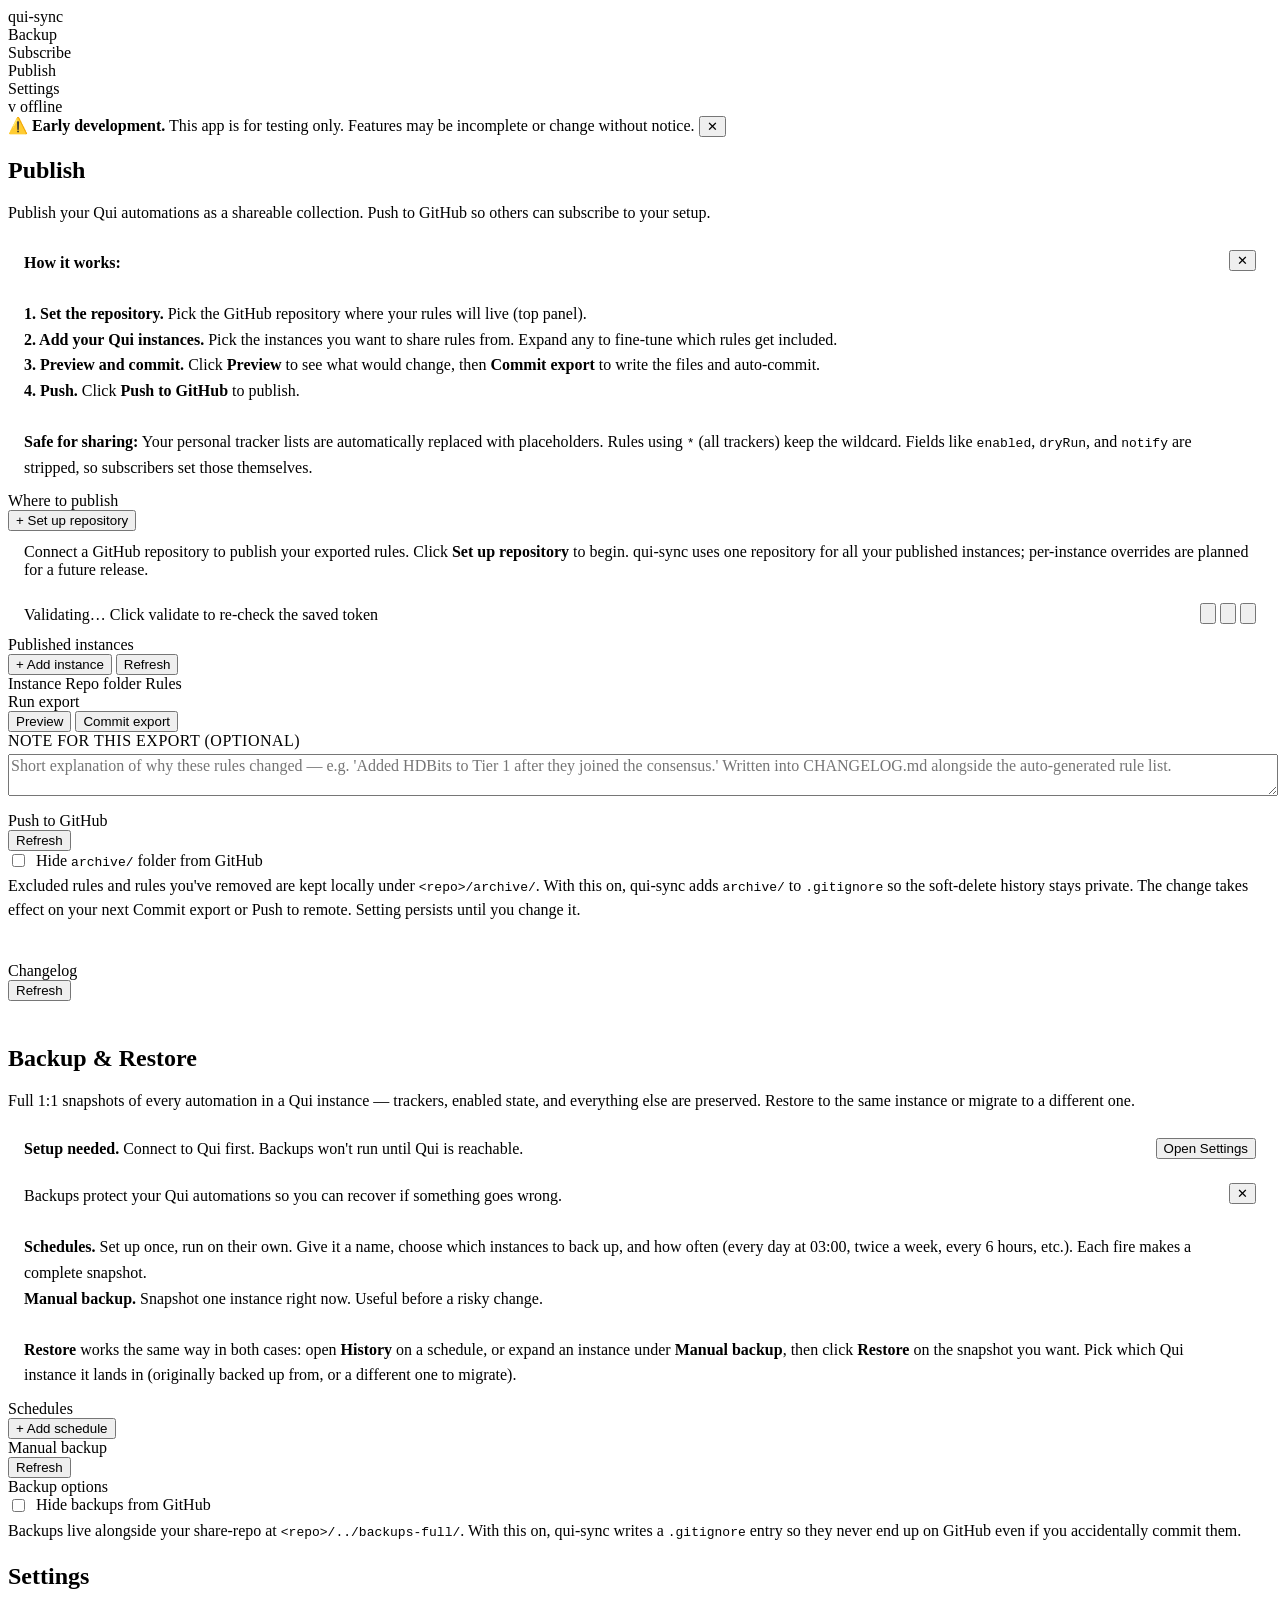
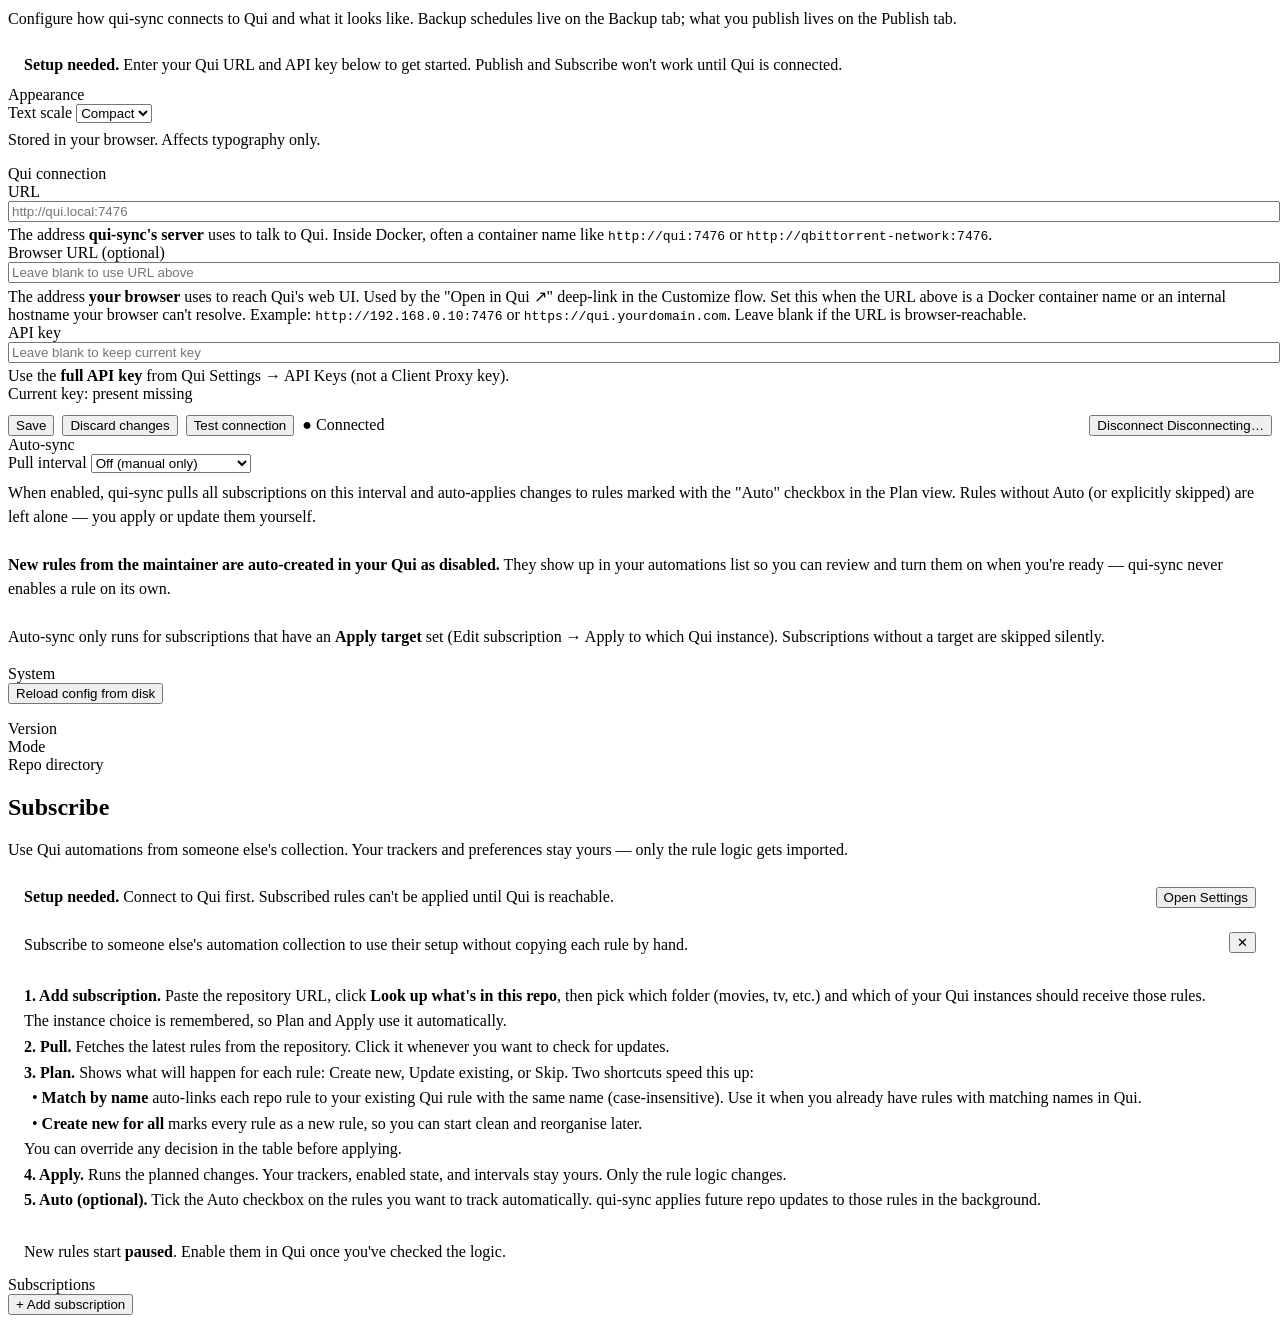
==== commit 17cd3eaf: "v0.6.3-dev: tooltips, help text, and descriptions reworked UI hint panels (Subscribe + Publish how-i" ====
--- a/ui/static/index.html
+++ b/ui/static/index.html
@@ -43,13 +43,13 @@
     </template>
     <template x-if="!authStatus.authenticated && authStatus.configured">
       <span style="background:#1a2f45;color:#58a6ff;padding:3px 8px;border-radius:10px;font-size:var(--font-xs);font-weight:500;letter-spacing:0.3px;border:1px solid #1f3b5a;margin-left:12px"
-            title="Local network — authentication bypassed for this network">Local</span>
+            title="Local network: authentication bypassed for this network">Local</span>
     </template>
   </div>
 </nav>
 
 <div class="dev-banner" x-show="!hideDevBanner">
-  <span>⚠️ <b>Early development</b> — this app is for testing only. Features may be incomplete or change without notice.</span>
+  <span>⚠️ <b>Early development.</b> This app is for testing only. Features may be incomplete or change without notice.</span>
   <button class="dev-banner-close" @click="hideDevBanner = true; localStorage.setItem('qui.hideDevBanner', 'true')">✕</button>
 </div>
 
@@ -64,12 +64,16 @@
       <div class="panel-body" style="padding:12px 16px; display:flex; align-items:start; gap:12px">
         <div style="flex:1; font-size:var(--font-sm); color:var(--text-secondary); line-height:1.6">
           <b>How it works:</b>
-          <b>1.</b> Set the GitHub repository where your rules will live (top panel).
-          <b>2.</b> Add the Qui instances you want to share rules from. Expand any to fine-tune which rules get included.
-          <b>3.</b> Click <b>Preview</b> to see what would change, then <b>Commit export</b> to write files + auto-commit.
-          <b>4.</b> Use <b>Push to GitHub</b> to publish.
           <br><br>
-          <b>Safe for sharing:</b> Your personal tracker lists are automatically replaced with placeholders. Rules using <code>*</code> (all trackers) keep the wildcard. Fields like <code>enabled</code>, <code>dryRun</code>, and <code>notify</code> are stripped — consumers set those themselves.
+          <b>1. Set the repository.</b> Pick the GitHub repository where your rules will live (top panel).
+          <br>
+          <b>2. Add your Qui instances.</b> Pick the instances you want to share rules from. Expand any to fine-tune which rules get included.
+          <br>
+          <b>3. Preview and commit.</b> Click <b>Preview</b> to see what would change, then <b>Commit export</b> to write the files and auto-commit.
+          <br>
+          <b>4. Push.</b> Click <b>Push to GitHub</b> to publish.
+          <br><br>
+          <b>Safe for sharing:</b> Your personal tracker lists are automatically replaced with placeholders. Rules using <code>*</code> (all trackers) keep the wildcard. Fields like <code>enabled</code>, <code>dryRun</code>, and <code>notify</code> are stripped, so subscribers set those themselves.
         </div>
         <button class="btn btn-sm" @click="dismissExportHelp()" title="Hide this help">✕</button>
       </div>
@@ -147,7 +151,7 @@
           <div class="form-grid">
             <label>Display name</label>
             <input class="input" x-model="repoDisplayNameDraft"
-                   placeholder="Friendly label (optional — derived from URL otherwise)"
+                   placeholder="Friendly label (optional, derived from URL)"
                    autocomplete="off" spellcheck="false">
 
             <label>Repository URL</label>
@@ -208,7 +212,7 @@
                 <template x-if="editingCategory !== i.qui_instance_id">
                   <span class="badge badge-blue category-badge"
                         @click="startEditCategory(i)"
-                        title="Click to rename — becomes the folder under rules/ in the share-repo">
+                        title="Click to rename. Becomes the folder under rules/ in the share-repo.">
                     → <span x-text="i.category"></span>  <span class="dim">✎</span>
                   </span>
                 </template>
@@ -250,7 +254,7 @@
                         x-text="i.excluded ? 'Include instance' : 'Exclude instance'"></button>
                 <button class="btn btn-sm btn-danger" style="margin-left:6px"
                         @click.stop="removeInstance(i)"
-                        title="Remove this instance from the published list. On-disk files and exclusion state are kept — re-adding resumes where you left off.">Remove</button>
+                        title="Remove this instance from the published list. On-disk files and exclusion state are kept, so re-adding resumes where you left off.">Remove</button>
               </span>
             </div>
 
@@ -624,7 +628,7 @@
             <div style="display:flex; gap:8px; align-items:center">
               <button class="btn" @click="pullRepo()"
                       :disabled="!repoStatus.push_configured || repoStatus.status.behind === 0 || pullingRepo"
-                      title="Fetch new commits from remote and merge them into local. Safe — keeps your local commits intact. Use for day-to-day sync (e.g. after merging a PR). Fails if local and remote have diverged — use 'Reset local to remote' for that case.">
+                      title="Fetch new commits from remote and merge them into local. Safe: keeps your local commits intact. Use for day-to-day sync (e.g. after merging a PR). Fails if local and remote have diverged. Use 'Reset local to remote' for that case.">
                 Pull from remote
               </button>
               <button class="btn btn-primary" @click="pushRepo()"
@@ -639,7 +643,7 @@
               </button>
               <button class="btn btn-danger" @click="resetLocalToRemote()"
                       :disabled="!repoStatus.status.remote_url || resettingRepo"
-                      title="Replace /data/repo with an exact copy of the remote branch. Destructive — discards local commits not on the remote. Use when Pull refuses with 'unrelated histories' or 'non-fast-forward', or to forcibly restart from the remote state. Your Qui instance is not touched.">
+                      title="Replace /data/repo with an exact copy of the remote branch. Destructive: discards local commits not on the remote. Use when Pull refuses with 'unrelated histories' or 'non-fast-forward', or to forcibly restart from the remote state. Your Qui instance is not touched.">
                 <span x-show="!resettingRepo">Reset local to remote</span>
                 <span x-show="resettingRepo">Resetting…</span>
               </button>
@@ -853,7 +857,7 @@
     <div class="panel" style="border-color:var(--accent-amber)"
          x-show="config && config.qui && !config.qui.api_key_present">
       <div class="panel-body" style="padding:12px 16px; background:var(--accent-amber-bg); color:var(--accent-amber); display:flex; align-items:center; gap:12px; flex-wrap:wrap">
-        <div style="flex:1; min-width:200px"><b>Setup needed</b> — connect to Qui first. Backups won't run until Qui is reachable.</div>
+        <div style="flex:1; min-width:200px"><b>Setup needed.</b> Connect to Qui first. Backups won't run until Qui is reachable.</div>
         <button class="btn btn-sm" @click="setTab('settings')">Open Settings</button>
       </div>
     </div>
@@ -863,9 +867,9 @@
         <div style="flex:1; font-size:var(--font-sm); color:var(--text-secondary); line-height:1.6">
           Backups protect your Qui automations so you can recover if something goes wrong.
           <br><br>
-          <b>Schedules</b> — set up once, run on their own. Give it a name, choose which instances to back up, and how often (every day at 03:00, twice a week, every 6 hours, etc.). Each fire makes a complete snapshot.
+          <b>Schedules.</b> Set up once, run on their own. Give it a name, choose which instances to back up, and how often (every day at 03:00, twice a week, every 6 hours, etc.). Each fire makes a complete snapshot.
           <br>
-          <b>Manual backup</b> — snapshot one instance right now. Useful before a risky change.
+          <b>Manual backup.</b> Snapshot one instance right now. Useful before a risky change.
           <br><br>
           <b>Restore</b> works the same way in both cases: open <b>History</b> on a schedule, or expand an instance under <b>Manual backup</b>, then click <b>Restore</b> on the snapshot you want. Pick which Qui instance it lands in (originally backed up from, or a different one to migrate).
         </div>
@@ -1195,7 +1199,7 @@
     <div class="panel" style="border-color:var(--accent-amber)"
          x-show="config && config.qui && !config.qui.api_key_present">
       <div class="panel-body" style="padding:12px 16px; background:var(--accent-amber-bg); color:var(--accent-amber)">
-        <b>Setup needed</b> — enter your Qui URL and API key below to get started. Publish and Subscribe won't work until Qui is connected.
+        <b>Setup needed.</b> Enter your Qui URL and API key below to get started. Publish and Subscribe won't work until Qui is connected.
       </div>
     </div>
 
@@ -1235,10 +1239,10 @@
             <input class="input" x-model="quiDraft.browserUrl" placeholder="Leave blank to use URL above" style="width:100%"
                    autocomplete="off" data-1p-ignore data-lpignore="true" spellcheck="false">
             <div class="dim" style="font-size:var(--font-xs); margin-top:4px">
-              The address <b>your browser</b> uses to reach Qui's web UI — used by the "Open in Qui ↗"
-              deep-link in the Customize flow. Set this when URL above is a Docker container name or
-              an internal hostname that your browser can't resolve. Example: <code>http://192.168.0.10:7476</code>
-              or <code>https://qui.yourdomain.com</code>. Leave blank if URL is browser-reachable.
+              The address <b>your browser</b> uses to reach Qui's web UI. Used by the "Open in Qui ↗"
+              deep-link in the Customize flow. Set this when the URL above is a Docker container name or
+              an internal hostname your browser can't resolve. Example: <code>http://192.168.0.10:7476</code>
+              or <code>https://qui.yourdomain.com</code>. Leave blank if the URL is browser-reachable.
             </div>
           </div>
           <label>API key</label>
@@ -1338,7 +1342,7 @@
     <div class="panel" style="border-color:var(--accent-amber)"
          x-show="config && config.qui && !config.qui.api_key_present">
       <div class="panel-body" style="padding:12px 16px; background:var(--accent-amber-bg); color:var(--accent-amber); display:flex; align-items:center; gap:12px; flex-wrap:wrap">
-        <div style="flex:1; min-width:200px"><b>Setup needed</b> — connect to Qui first. Subscribed rules can't be applied until Qui is reachable.</div>
+        <div style="flex:1; min-width:200px"><b>Setup needed.</b> Connect to Qui first. Subscribed rules can't be applied until Qui is reachable.</div>
         <button class="btn btn-sm" @click="setTab('settings')">Open Settings</button>
       </div>
     </div>
@@ -1346,25 +1350,25 @@
     <div class="panel help-panel" x-show="!hideSyncHelp">
       <div class="panel-body" style="padding:12px 16px; display:flex; align-items:start; gap:12px">
         <div style="flex:1; font-size:var(--font-sm); color:var(--text-secondary); line-height:1.6">
-          Subscribe to someone else's automation collection so you can use their setup without copying each rule by hand.
+          Subscribe to someone else's automation collection to use their setup without copying each rule by hand.
           <br><br>
-          <b>1. Add subscription</b> — paste the repository URL, click <b>Look up what's in this repo</b>, then pick which folder (movies / tv / etc.) and which of your Qui instances should receive those rules. The instance choice is remembered so Plan + Apply use it automatically without asking again.
+          <b>1. Add subscription.</b> Paste the repository URL, click <b>Look up what's in this repo</b>, then pick which folder (movies, tv, etc.) and which of your Qui instances should receive those rules. The instance choice is remembered, so Plan and Apply use it automatically.
           <br>
-          <b>2. Pull</b> — fetches the latest rules from the repository. Click whenever you want to check for updates.
+          <b>2. Pull.</b> Fetches the latest rules from the repository. Click it whenever you want to check for updates.
           <br>
-          <b>3. Plan</b> — shows what will happen for each rule (Create new, Update existing, or Skip). Two shortcuts speed this up:
+          <b>3. Plan.</b> Shows what will happen for each rule: Create new, Update existing, or Skip. Two shortcuts speed this up:
           <br>
-          &nbsp;&nbsp;• <b>Match by name</b> — auto-links every repo rule to your existing Qui rule with the same name (case-insensitive). Use this when you've already got rules with matching names in Qui.
+          &nbsp;&nbsp;• <b>Match by name</b> auto-links each repo rule to your existing Qui rule with the same name (case-insensitive). Use it when you already have rules with matching names in Qui.
           <br>
-          &nbsp;&nbsp;• <b>Create new for all</b> — flips every rule to "create as new" if you'd rather start clean and reorganise after.
+          &nbsp;&nbsp;• <b>Create new for all</b> marks every rule as a new rule, so you can start clean and reorganise later.
           <br>
-          You can override any individual decision in the table before applying.
+          You can override any decision in the table before applying.
           <br>
-          <b>4. Apply</b> — runs the planned changes. Your trackers, enabled state, and intervals stay yours — only the rule logic changes.
+          <b>4. Apply.</b> Runs the planned changes. Your trackers, enabled state, and intervals stay yours. Only the rule logic changes.
           <br>
-          <b>5. Auto (optional)</b> — tick the Auto checkbox on rules you want to track automatically. qui-sync will apply future repo updates to those rules in the background.
+          <b>5. Auto (optional).</b> Tick the Auto checkbox on the rules you want to track automatically. qui-sync applies future repo updates to those rules in the background.
           <br><br>
-          New rules are always created <b>paused</b>. Enable them in Qui when you've checked the logic.
+          New rules start <b>paused</b>. Enable them in Qui once you've checked the logic.
         </div>
         <button class="btn btn-sm" @click="dismissSyncHelp()" title="Hide this help">✕</button>
       </div>
@@ -1521,7 +1525,7 @@
                                 </template>
                                 <template x-if="rule.customizing && quiAutomationsURL(planBySub[sub.slug].qui_instance_id)">
                                   <a class="btn btn-sm" :href="quiAutomationsURL(planBySub[sub.slug].qui_instance_id)" target="_blank" rel="noopener noreferrer"
-                                     title="Open Qui's automations page in a new tab — edit this rule there, then come back and click Detect changes.">Open in Qui ↗</a>
+                                     title="Open Qui's automations page in a new tab, edit this rule there, then come back and click Detect changes.">Open in Qui ↗</a>
                                 </template>
                                 <template x-if="needsReviewFor(sub.slug, rule)">
                                   <button class="btn btn-sm" @click="openConflictModal(sub.slug, rule)"
@@ -2032,29 +2036,27 @@
       <template x-if="!captureModal.loading && captureModal.result && captureModal.result.has_changes">
         <div>
           <p style="margin-bottom:10px">
-            Found <b x-text="(captureModal.result.diff ? captureModal.result.diff.length : 0) + ' change(s)'"></b>
+            Found <b x-text="(captureModal.result.op_count || 0) + ' change(s)'"></b>
             in your Qui rule that aren't in upstream. Save them as a personal customization, and qui-sync will keep them applied on every upstream pull.
           </p>
 
-          <!-- Diff preview — raw JSON Patch for now. Phase 1.4 polish
-               will humanise these into "+ Added condition: TAGS NOT_EQUAL ..."
-               descriptions. For v1 the path + value is enough for users
-               to recognise their own changes.
-               NOTE: captureModal.result.diff is ALREADY a parsed JS array
-               (Go's json.RawMessage round-trips through fetch as a nested
-               JSON value, not a string). Do not JSON.parse it — that
-               throws and Alpine swallows the error, leaving the preview
-               blank. -->
+          <p class="dim" style="margin:-2px 0 12px; padding:8px 10px; border-left:3px solid var(--border); font-size:var(--font-sm); line-height:1.5">
+            <b>Tip:</b> this captures everything that's different from the repo right now. If something in this list should stay in sync with the repo instead of becoming your own edit, sync first, change only what you want to keep, then click Detect changes again.
+          </p>
+
+          <!-- v2 op-list preview. Phase E.3 will humanise these into
+               "+ Added condition: TAGS NOT_EQUAL upload" descriptions
+               grouped by kind. For E.2 / smoke-test the raw op JSON is
+               enough — users can see the path + value + kind and
+               recognise their own changes.
+
+               Position-sensitive warning from v0.5 (fragile_ops) is
+               gone: v2's fingerprint matching makes position-shifts
+               survive maintainer reorders automatically — no warning
+               needed. -->
           <div style="background:var(--panel-bg, #161b22); border:1px solid var(--border); border-radius:4px; padding:10px; font-family:var(--font-mono); font-size:var(--font-xs); max-height:240px; overflow:auto; white-space:pre">
-            <span x-text="captureModal.result.diff ? JSON.stringify(captureModal.result.diff, null, 2) : ''"></span>
-          </div>
-
-          <template x-if="captureModal.result.fragile_ops && captureModal.result.fragile_ops.length > 0">
-            <div style="margin-top:10px; padding:8px 10px; background:rgba(217, 119, 6, 0.12); border-left:3px solid var(--text-warn, #d97706); border-radius:2px; font-size:var(--font-sm)">
-              <b>⚠ Position-sensitive changes</b><br>
-              <span x-text="captureModal.result.fragile_ops.length + ' of your changes target specific positions in the rule. If upstream later reorders, these may need to be re-captured. Append-style edits (the most common case) are robust and not flagged here.'"></span>
-            </div>
-          </template>
+            <span x-text="captureModal.result.ops ? JSON.stringify(captureModal.result.ops, null, 2) : ''"></span>
+          </div>
 
           <div style="margin-top:14px">
             <label style="display:block; font-size:var(--font-sm); margin-bottom:4px">
@@ -2140,9 +2142,9 @@
           <div style="margin-top:16px; padding:10px 12px; background:rgba(88, 166, 255, 0.08); border-left:3px solid var(--accent-blue, #58a6ff); border-radius:2px; font-size:var(--font-sm)">
             <b>How to resolve:</b>
             <ul style="margin:6px 0 0 0; padding-left:20px; line-height:1.6">
-              <li><b>Re-capture</b> — open the rule in Qui, adjust your edits to match the new upstream shape, then click Detect changes to save a new customization against current upstream.</li>
-              <li><b>Drop</b> — delete this customization. Next sync will apply clean upstream. Your Qui rule keeps its current state until then.</li>
-              <li><b>Close</b> — leave the conflict in place. Sync will skip this rule until you Re-capture or Drop.</li>
+              <li><b>Re-capture.</b> Open the rule in Qui, adjust your edits to match the new upstream shape, then click Detect changes to save a new customization against current upstream.</li>
+              <li><b>Drop.</b> Delete this customization. Next sync will apply clean upstream. Your Qui rule keeps its current state until then.</li>
+              <li><b>Close.</b> Leave the conflict in place. Sync will skip this rule until you Re-capture or Drop.</li>
             </ul>
           </div>
         </div>
